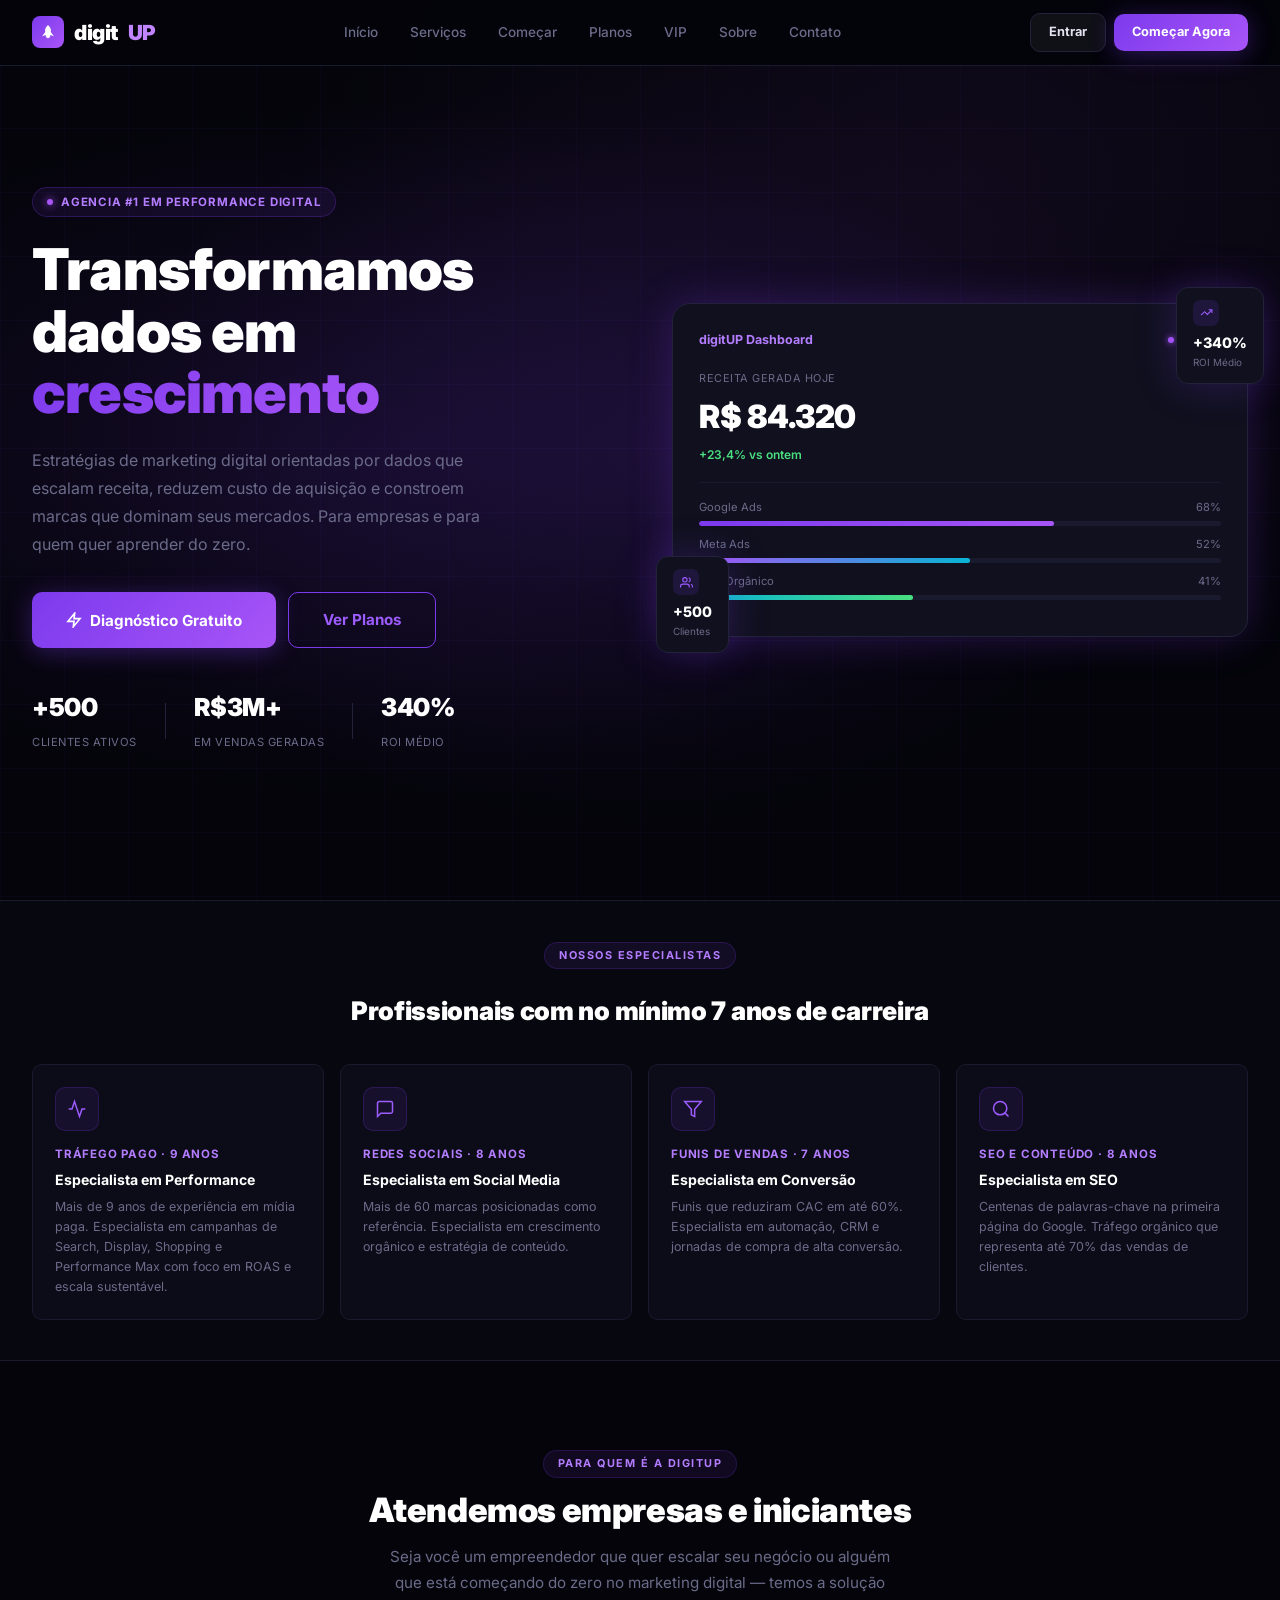
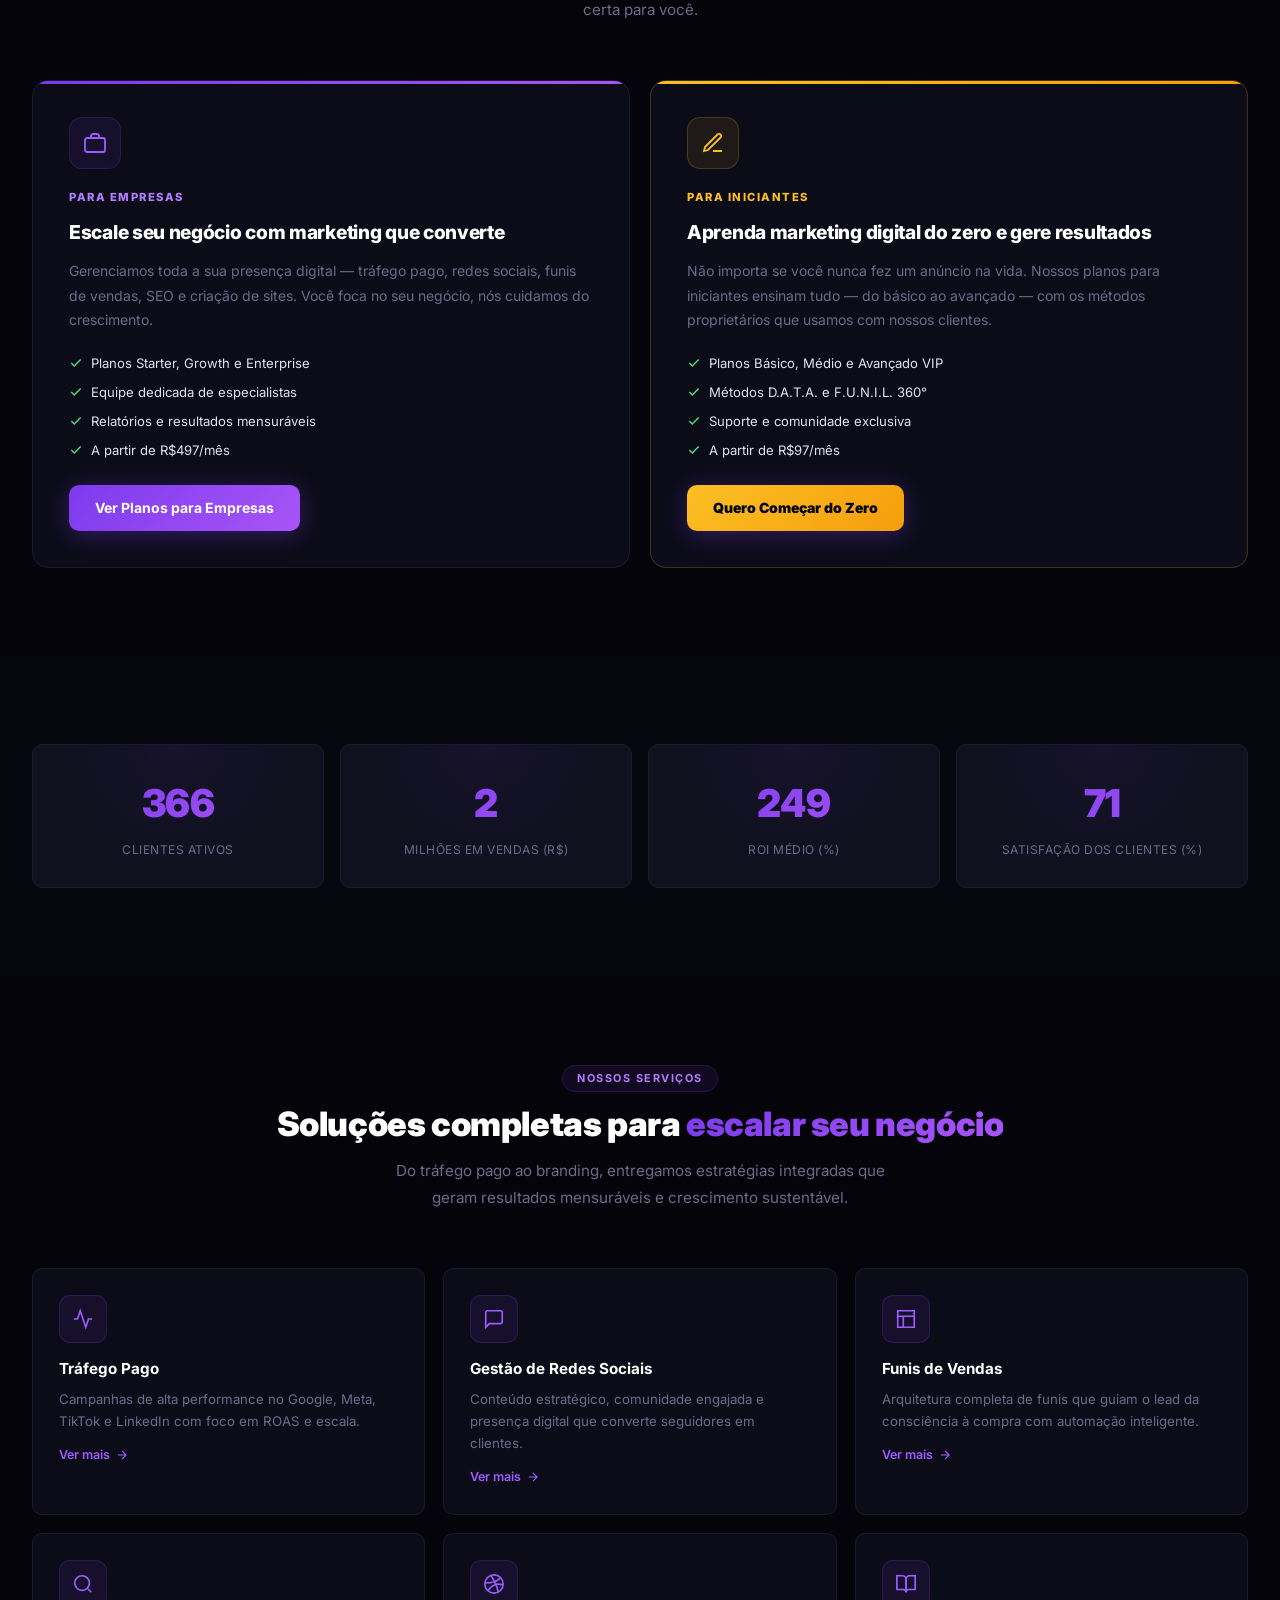
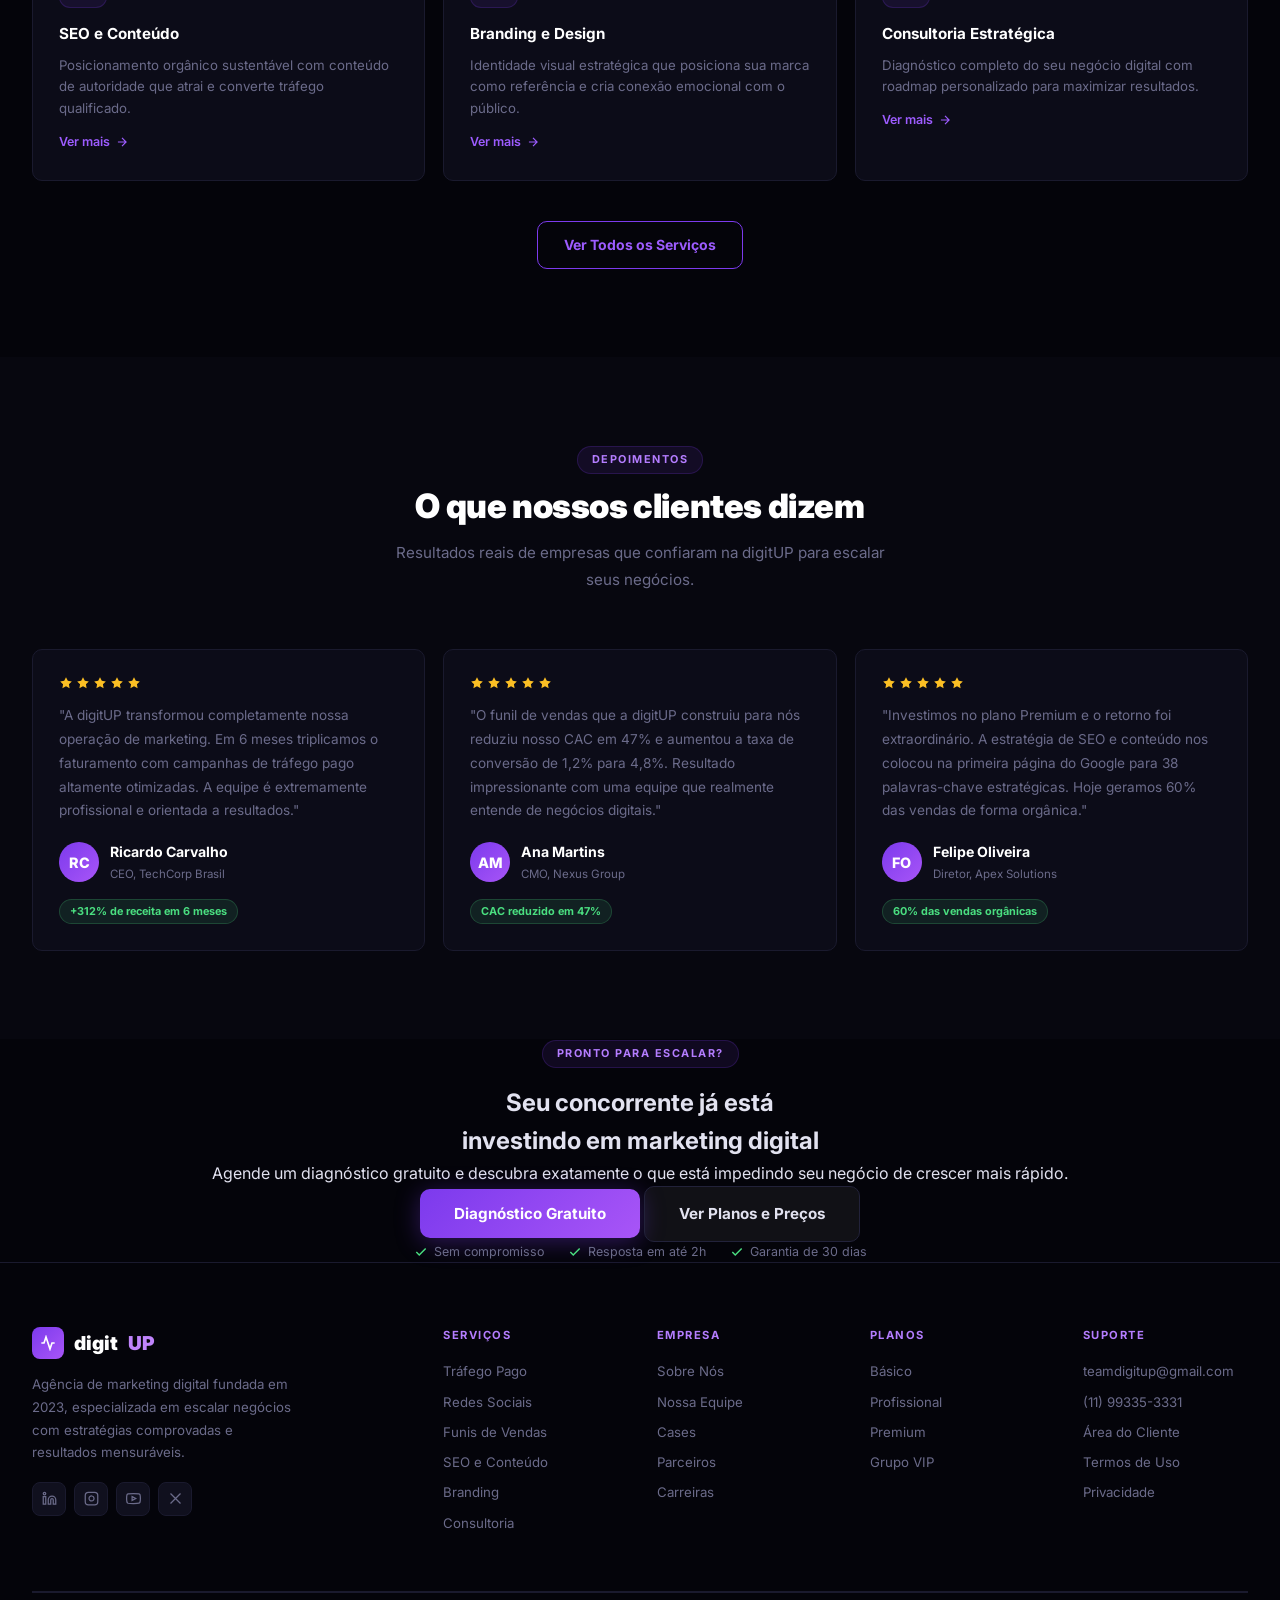
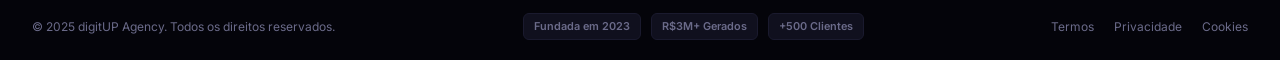
==== index.html @ d4d01500 "Add files via upload" ====
﻿<!DOCTYPE html>
<html lang="pt-BR">
<head>
<meta charset="UTF-8"/>
<meta name="viewport" content="width=device-width,initial-scale=1.0"/>
<title>digitUP — Agência de Marketing Digital | Transformamos Dados em Crescimento</title>
<meta name="description" content="Agência de marketing digital especializada em escalar negócios com tráfego pago, funis de vendas, SEO e gestão de redes sociais. +500 clientes, R$3M+ em vendas geradas."/>
<!-- Open Graph / WhatsApp / Redes Sociais -->
<meta property="og:type" content="website"/>
<meta property="og:title" content="digitUP — Agência de Marketing Digital"/>
<meta property="og:description" content="Transformamos dados em crescimento. Tráfego pago, funis de vendas, SEO e muito mais. Para empresas e iniciantes."/>
<meta property="og:image" content="og-image.jpg"/>
<meta property="og:image:width" content="1200"/>
<meta property="og:image:height" content="630"/>
<meta property="og:url" content="https://digitup.com.br"/>
<meta property="og:site_name" content="digitUP"/>
<!-- Twitter Card -->
<meta name="twitter:card" content="summary_large_image"/>
<meta name="twitter:title" content="digitUP — Agência de Marketing Digital"/>
<meta name="twitter:description" content="Transformamos dados em crescimento. Tráfego pago, funis de vendas, SEO e muito mais."/>
<meta name="twitter:image" content="og-image.jpg"/>
<link rel="preconnect" href="https://fonts.googleapis.com"/>
<link href="https://fonts.googleapis.com/css2?family=Inter:wght@400;500;600;700;800;900&display=swap" rel="stylesheet"/>
<link rel="stylesheet" href="style.css"/>
<style>
/* HERO */
.hero{min-height:100vh;display:flex;align-items:center;padding:100px 32px 60px;position:relative;overflow:hidden}
.hero-bg{position:absolute;inset:0;background:radial-gradient(ellipse at 30% 50%,rgba(124,58,237,.13) 0%,transparent 55%),radial-gradient(ellipse at 75% 20%,rgba(168,85,247,.07) 0%,transparent 50%);pointer-events:none}
.hero-grid{position:absolute;inset:0;background-image:linear-gradient(rgba(124,58,237,.04) 1px,transparent 1px),linear-gradient(90deg,rgba(124,58,237,.04) 1px,transparent 1px);background-size:64px 64px;pointer-events:none}
.hero-inner{max-width:1280px;margin:0 auto;width:100%;display:grid;grid-template-columns:1fr 1fr;gap:64px;align-items:center;position:relative;z-index:1}
.hero-eyebrow{display:inline-flex;align-items:center;gap:8px;background:rgba(124,58,237,.1);border:1px solid rgba(124,58,237,.25);border-radius:20px;padding:5px 14px;font-size:.72rem;color:var(--purple3);font-weight:700;text-transform:uppercase;letter-spacing:.8px;margin-bottom:22px}
.hero-dot{width:6px;height:6px;background:var(--neon);border-radius:50%;box-shadow:0 0 8px var(--neon);animation:dotPulse 2s infinite}
.hero h1{font-size:3.6rem;font-weight:900;line-height:1.07;color:#fff;margin-bottom:22px;letter-spacing:-.8px}
.hero h1 .hl{background:var(--grad);-webkit-background-clip:text;-webkit-text-fill-color:transparent;background-clip:text}
.hero-sub{font-size:1rem;color:var(--muted);line-height:1.75;margin-bottom:34px;max-width:480px}
.hero-btns{display:flex;gap:12px;flex-wrap:wrap;margin-bottom:40px}
.hero-stats{display:flex;gap:28px;flex-wrap:wrap}
.hstat strong{display:block;font-size:1.55rem;font-weight:900;color:#fff;letter-spacing:-.5px}
.hstat span{font-size:.7rem;color:var(--muted);text-transform:uppercase;letter-spacing:.5px}
.hstat-div{width:1px;height:36px;background:var(--border2);align-self:center}
/* HERO VISUAL */
.hero-visual{position:relative}
.hero-card{background:var(--card2);border:1px solid var(--border2);border-radius:18px;padding:26px;box-shadow:var(--glow);animation:float 5s ease-in-out infinite}
.hc-top{display:flex;align-items:center;justify-content:space-between;margin-bottom:20px}
.hc-brand{font-size:.78rem;font-weight:700;color:var(--purple3)}
.hc-live{display:flex;align-items:center;gap:5px;font-size:.68rem;color:var(--neon2);font-weight:600}
.hc-live-dot{width:6px;height:6px;background:var(--neon);border-radius:50%;box-shadow:0 0 6px var(--neon);animation:dotPulse 1.5s infinite}
.hc-metric-label{font-size:.68rem;color:var(--muted);text-transform:uppercase;letter-spacing:.5px;margin-bottom:4px}
.hc-metric-val{font-size:2rem;font-weight:900;color:#fff;letter-spacing:-.5px;margin-bottom:3px}
.hc-metric-delta{font-size:.75rem;color:var(--green);font-weight:600;margin-bottom:18px}
.hc-divider{height:1px;background:var(--border);margin-bottom:16px}
.hc-bar-row{margin-bottom:10px}
.hc-bar-info{display:flex;justify-content:space-between;font-size:.7rem;color:var(--muted);margin-bottom:4px}
.hc-bar-track{height:5px;background:var(--border);border-radius:3px;overflow:hidden}
.hc-bar-fill{height:100%;border-radius:3px}
.hero-badge{position:absolute;background:var(--card2);border:1px solid var(--border2);border-radius:12px;padding:12px 16px;box-shadow:var(--glow)}
.hb1{top:-16px;right:-16px;animation:float 4s ease-in-out infinite .5s}
.hb2{bottom:-16px;left:-16px;animation:float 4.5s ease-in-out infinite 1s}
.hb-icon{width:26px;height:26px;background:rgba(124,58,237,.15);border-radius:7px;display:flex;align-items:center;justify-content:center;margin-bottom:5px}
.hb-icon svg{width:13px;height:13px;stroke:var(--purple2);fill:none;stroke-width:2}
.hb-val{font-size:.9rem;font-weight:800;color:#fff}
.hb-sub{font-size:.62rem;color:var(--muted);margin-top:1px}
</style>
</head>
<body>
<div id="nav-slot"></div>

<!-- HERO -->
<section class="hero">
  <div class="hero-bg"></div>
  <div class="hero-grid"></div>
  <div class="hero-inner">
    <div class="hero-content">
      <div class="hero-eyebrow">
        <span class="hero-dot"></span>
        Agencia #1 em Performance Digital
      </div>
      <h1>Transformamos dados em <span class="hl">crescimento</span></h1>
      <p class="hero-sub">Estratégias de marketing digital orientadas por dados que escalam receita, reduzem custo de aquisição e constroem marcas que dominam seus mercados. Para empresas e para quem quer aprender do zero.</p>
      <div class="hero-btns">
        <button class="btn btn-primary btn-lg" onclick="openModal('register')">
          <svg width="16" height="16" viewBox="0 0 24 24" fill="none" stroke="currentColor" stroke-width="2.5"><path d="M13 2L3 14h9l-1 8 10-12h-9l1-8z"/></svg>
          Diagnóstico Gratuito
        </button>
        <a href="planos.html" class="btn btn-outline btn-lg">Ver Planos</a>
      </div>
      <div class="hero-stats">
        <div class="hstat"><strong>+500</strong><span>Clientes Ativos</span></div>
        <div class="hstat-div"></div>
        <div class="hstat"><strong>R$3M+</strong><span>Em Vendas Geradas</span></div>
        <div class="hstat-div"></div>
        <div class="hstat"><strong>340%</strong><span>ROI Médio</span></div>
      </div>
    </div>
    <div class="hero-visual">
      <div class="hero-card">
        <div class="hc-top">
          <span class="hc-brand">digitUP Dashboard</span>
          <span class="hc-live"><span class="hc-live-dot"></span>Ao Vivo</span>
        </div>
        <div class="hc-metric-label">Receita Gerada Hoje</div>
        <div class="hc-metric-val" id="heroMetric">R$ 84.320</div>
        <div class="hc-metric-delta">+23,4% vs ontem</div>
        <div class="hc-divider"></div>
        <div class="hc-bar-row">
          <div class="hc-bar-info"><span>Google Ads</span><span>68%</span></div>
          <div class="hc-bar-track"><div class="hc-bar-fill" style="width:68%;background:var(--grad)"></div></div>
        </div>
        <div class="hc-bar-row">
          <div class="hc-bar-info"><span>Meta Ads</span><span>52%</span></div>
          <div class="hc-bar-track"><div class="hc-bar-fill" style="width:52%;background:var(--grad2)"></div></div>
        </div>
        <div class="hc-bar-row">
          <div class="hc-bar-info"><span>SEO Orgânico</span><span>41%</span></div>
          <div class="hc-bar-track"><div class="hc-bar-fill" style="width:41%;background:linear-gradient(90deg,#06b6d4,#4ade80)"></div></div>
        </div>
      </div>
      <div class="hero-badge hb1">
        <div class="hb-icon"><svg viewBox="0 0 24 24"><polyline points="22 7 13.5 15.5 8.5 10.5 2 17"/><polyline points="16 7 22 7 22 13"/></svg></div>
        <div class="hb-val">+340%</div>
        <div class="hb-sub">ROI Médio</div>
      </div>
      <div class="hero-badge hb2">
        <div class="hb-icon"><svg viewBox="0 0 24 24"><path d="M17 21v-2a4 4 0 0 0-4-4H5a4 4 0 0 0-4 4v2"/><circle cx="9" cy="7" r="4"/><path d="M23 21v-2a4 4 0 0 0-3-3.87"/><path d="M16 3.13a4 4 0 0 1 0 7.75"/></svg></div>
        <div class="hb-val">+500</div>
        <div class="hb-sub">Clientes</div>
      </div>
    </div>
  </div>
</section>

<!-- SPECIALISTS STRIP -->
<div style="background:var(--bg2);border-top:1px solid var(--border);border-bottom:1px solid var(--border);padding:40px 32px">
  <div style="max-width:1280px;margin:0 auto">
    <div style="text-align:center;margin-bottom:32px">
      <div class="section-eyebrow">Nossos Especialistas</div>
      <h2 style="font-size:1.6rem;font-weight:900;color:#fff;margin-top:10px;letter-spacing:-.3px">Profissionais com no mínimo 7 anos de carreira</h2>
    </div>
    <div style="display:grid;grid-template-columns:repeat(4,1fr);gap:16px">
      <div style="background:var(--card);border:1px solid var(--border);border-radius:var(--radius);padding:22px;transition:all .3s" onmouseenter="this.style.borderColor='rgba(124,58,237,.4)'" onmouseleave="this.style.borderColor='var(--border)'">
        <div style="width:44px;height:44px;background:rgba(124,58,237,.1);border:1px solid rgba(124,58,237,.2);border-radius:10px;display:flex;align-items:center;justify-content:center;margin-bottom:14px">
          <svg width="20" height="20" viewBox="0 0 24 24" fill="none" stroke="var(--purple2)" stroke-width="1.8"><path d="M22 12h-4l-3 9L9 3l-3 9H2"/></svg>
        </div>
        <div style="font-size:.72rem;color:var(--purple3);font-weight:700;text-transform:uppercase;letter-spacing:.8px;margin-bottom:5px">Tráfego Pago · 9 anos</div>
        <div style="font-size:.88rem;font-weight:700;color:#fff;margin-bottom:6px">Especialista em Performance</div>
        <p style="font-size:.78rem;color:var(--muted);line-height:1.6">Mais de 9 anos de experiência em mídia paga. Especialista em campanhas de Search, Display, Shopping e Performance Max com foco em ROAS e escala sustentável.</p>
      </div>
      <div style="background:var(--card);border:1px solid var(--border);border-radius:var(--radius);padding:22px;transition:all .3s" onmouseenter="this.style.borderColor='rgba(124,58,237,.4)'" onmouseleave="this.style.borderColor='var(--border)'">
        <div style="width:44px;height:44px;background:rgba(124,58,237,.1);border:1px solid rgba(124,58,237,.2);border-radius:10px;display:flex;align-items:center;justify-content:center;margin-bottom:14px">
          <svg width="20" height="20" viewBox="0 0 24 24" fill="none" stroke="var(--purple2)" stroke-width="1.8"><path d="M21 15a2 2 0 0 1-2 2H7l-4 4V5a2 2 0 0 1 2-2h14a2 2 0 0 1 2 2z"/></svg>
        </div>
        <div style="font-size:.72rem;color:var(--purple3);font-weight:700;text-transform:uppercase;letter-spacing:.8px;margin-bottom:5px">Redes Sociais · 8 anos</div>
        <div style="font-size:.88rem;font-weight:700;color:#fff;margin-bottom:6px">Especialista em Social Media</div>
        <p style="font-size:.78rem;color:var(--muted);line-height:1.6">Mais de 60 marcas posicionadas como referência. Especialista em crescimento orgânico e estratégia de conteúdo.</p>
      </div>
      <div style="background:var(--card);border:1px solid var(--border);border-radius:var(--radius);padding:22px;transition:all .3s" onmouseenter="this.style.borderColor='rgba(124,58,237,.4)'" onmouseleave="this.style.borderColor='var(--border)'">
        <div style="width:44px;height:44px;background:rgba(124,58,237,.1);border:1px solid rgba(124,58,237,.2);border-radius:10px;display:flex;align-items:center;justify-content:center;margin-bottom:14px">
          <svg width="20" height="20" viewBox="0 0 24 24" fill="none" stroke="var(--purple2)" stroke-width="1.8"><polygon points="22 3 2 3 10 12.46 10 19 14 21 14 12.46 22 3"/></svg>
        </div>
        <div style="font-size:.72rem;color:var(--purple3);font-weight:700;text-transform:uppercase;letter-spacing:.8px;margin-bottom:5px">Funis de Vendas · 7 anos</div>
        <div style="font-size:.88rem;font-weight:700;color:#fff;margin-bottom:6px">Especialista em Conversão</div>
        <p style="font-size:.78rem;color:var(--muted);line-height:1.6">Funis que reduziram CAC em até 60%. Especialista em automação, CRM e jornadas de compra de alta conversão.</p>
      </div>
      <div style="background:var(--card);border:1px solid var(--border);border-radius:var(--radius);padding:22px;transition:all .3s" onmouseenter="this.style.borderColor='rgba(124,58,237,.4)'" onmouseleave="this.style.borderColor='var(--border)'">
        <div style="width:44px;height:44px;background:rgba(124,58,237,.1);border:1px solid rgba(124,58,237,.2);border-radius:10px;display:flex;align-items:center;justify-content:center;margin-bottom:14px">
          <svg width="20" height="20" viewBox="0 0 24 24" fill="none" stroke="var(--purple2)" stroke-width="1.8"><circle cx="11" cy="11" r="8"/><path d="m21 21-4.35-4.35"/></svg>
        </div>
        <div style="font-size:.72rem;color:var(--purple3);font-weight:700;text-transform:uppercase;letter-spacing:.8px;margin-bottom:5px">SEO e Conteúdo · 8 anos</div>
        <div style="font-size:.88rem;font-weight:700;color:#fff;margin-bottom:6px">Especialista em SEO</div>
        <p style="font-size:.78rem;color:var(--muted);line-height:1.6">Centenas de palavras-chave na primeira página do Google. Tráfego orgânico que representa até 70% das vendas de clientes.</p>
      </div>
    </div>
  </div>
</div>

<!-- PARA QUEM É A DIGITUP -->
<section class="section" style="background:var(--bg)">
  <div class="container">
    <div class="section-header">
      <div class="section-eyebrow">Para quem é a digitUP</div>
      <h2 class="section-title">Atendemos empresas e iniciantes</h2>
      <p class="section-sub">Seja você um empreendedor que quer escalar seu negócio ou alguém que está começando do zero no marketing digital — temos a solução certa para você.</p>
    </div>
    <div style="display:grid;grid-template-columns:1fr 1fr;gap:20px">

      <div class="card reveal" style="padding:36px;background:var(--card);border:1px solid var(--border);border-radius:16px;position:relative;overflow:hidden">
        <div style="position:absolute;top:0;left:0;right:0;height:3px;background:var(--grad)"></div>
        <div style="width:52px;height:52px;background:rgba(124,58,237,.1);border:1px solid rgba(124,58,237,.2);border-radius:13px;display:flex;align-items:center;justify-content:center;margin-bottom:20px">
          <svg width="24" height="24" viewBox="0 0 24 24" fill="none" stroke="var(--purple2)" stroke-width="1.8"><rect x="2" y="7" width="20" height="14" rx="2"/><path d="M16 7V5a2 2 0 0 0-2-2h-4a2 2 0 0 0-2 2v2"/></svg>
        </div>
        <div style="font-size:.7rem;font-weight:800;color:var(--purple3);text-transform:uppercase;letter-spacing:1.5px;margin-bottom:10px">Para Empresas</div>
        <h3 style="font-size:1.2rem;font-weight:800;color:#fff;margin-bottom:12px;letter-spacing:-.3px">Escale seu negócio com marketing que converte</h3>
        <p style="font-size:.875rem;color:var(--muted);line-height:1.75;margin-bottom:20px">Gerenciamos toda a sua presença digital — tráfego pago, redes sociais, funis de vendas, SEO e criação de sites. Você foca no seu negócio, nós cuidamos do crescimento.</p>
        <div style="display:flex;flex-direction:column;gap:8px;margin-bottom:24px">
          <div style="display:flex;align-items:center;gap:8px;font-size:.82rem;color:var(--text)"><svg width="14" height="14" viewBox="0 0 24 24" fill="none" stroke="var(--green)" stroke-width="2.5"><polyline points="20 6 9 17 4 12"/></svg>Planos Starter, Growth e Enterprise</div>
          <div style="display:flex;align-items:center;gap:8px;font-size:.82rem;color:var(--text)"><svg width="14" height="14" viewBox="0 0 24 24" fill="none" stroke="var(--green)" stroke-width="2.5"><polyline points="20 6 9 17 4 12"/></svg>Equipe dedicada de especialistas</div>
          <div style="display:flex;align-items:center;gap:8px;font-size:.82rem;color:var(--text)"><svg width="14" height="14" viewBox="0 0 24 24" fill="none" stroke="var(--green)" stroke-width="2.5"><polyline points="20 6 9 17 4 12"/></svg>Relatórios e resultados mensuráveis</div>
          <div style="display:flex;align-items:center;gap:8px;font-size:.82rem;color:var(--text)"><svg width="14" height="14" viewBox="0 0 24 24" fill="none" stroke="var(--green)" stroke-width="2.5"><polyline points="20 6 9 17 4 12"/></svg>A partir de R$497/mês</div>
        </div>
        <a href="planos.html" class="btn btn-primary">Ver Planos para Empresas</a>
      </div>

      <div class="card reveal" style="padding:36px;background:var(--card);border:1px solid rgba(251,191,36,.2);border-radius:16px;position:relative;overflow:hidden">
        <div style="position:absolute;top:0;left:0;right:0;height:3px;background:linear-gradient(90deg,#fbbf24,#f59e0b)"></div>
        <div style="width:52px;height:52px;background:rgba(251,191,36,.08);border:1px solid rgba(251,191,36,.2);border-radius:13px;display:flex;align-items:center;justify-content:center;margin-bottom:20px">
          <svg width="24" height="24" viewBox="0 0 24 24" fill="none" stroke="#fbbf24" stroke-width="1.8"><path d="M12 20h9"/><path d="M16.5 3.5a2.121 2.121 0 0 1 3 3L7 19l-4 1 1-4L16.5 3.5z"/></svg>
        </div>
        <div style="font-size:.7rem;font-weight:800;color:#fbbf24;text-transform:uppercase;letter-spacing:1.5px;margin-bottom:10px">Para Iniciantes</div>
        <h3 style="font-size:1.2rem;font-weight:800;color:#fff;margin-bottom:12px;letter-spacing:-.3px">Aprenda marketing digital do zero e gere resultados</h3>
        <p style="font-size:.875rem;color:var(--muted);line-height:1.75;margin-bottom:20px">Não importa se você nunca fez um anúncio na vida. Nossos planos para iniciantes ensinam tudo — do básico ao avançado — com os métodos proprietários que usamos com nossos clientes.</p>
        <div style="display:flex;flex-direction:column;gap:8px;margin-bottom:24px">
          <div style="display:flex;align-items:center;gap:8px;font-size:.82rem;color:var(--text)"><svg width="14" height="14" viewBox="0 0 24 24" fill="none" stroke="var(--green)" stroke-width="2.5"><polyline points="20 6 9 17 4 12"/></svg>Planos Básico, Médio e Avançado VIP</div>
          <div style="display:flex;align-items:center;gap:8px;font-size:.82rem;color:var(--text)"><svg width="14" height="14" viewBox="0 0 24 24" fill="none" stroke="var(--green)" stroke-width="2.5"><polyline points="20 6 9 17 4 12"/></svg>Métodos D.A.T.A. e F.U.N.I.L. 360°</div>
          <div style="display:flex;align-items:center;gap:8px;font-size:.82rem;color:var(--text)"><svg width="14" height="14" viewBox="0 0 24 24" fill="none" stroke="var(--green)" stroke-width="2.5"><polyline points="20 6 9 17 4 12"/></svg>Suporte e comunidade exclusiva</div>
          <div style="display:flex;align-items:center;gap:8px;font-size:.82rem;color:var(--text)"><svg width="14" height="14" viewBox="0 0 24 24" fill="none" stroke="var(--green)" stroke-width="2.5"><polyline points="20 6 9 17 4 12"/></svg>A partir de R$97/mês</div>
        </div>
        <a href="comecar.html" class="btn btn-primary" style="background:linear-gradient(135deg,#fbbf24,#f59e0b);color:#04040a;font-weight:900">Quero Começar do Zero</a>
      </div>

    </div>
  </div>
</section>

<!-- STATS -->
<section class="section" style="background:var(--bg2)">
  <div class="container">
    <div class="stats-grid" style="display:grid;grid-template-columns:repeat(4,1fr);gap:16px">
      <div class="stat-card reveal">
        <div class="stat-num" data-target="500">0</div>
        <div class="stat-label">Clientes Ativos</div>
      </div>
      <div class="stat-card reveal">
        <div class="stat-num" data-target="3">0</div>
        <div class="stat-label">Milhões em Vendas (R$)</div>
      </div>
      <div class="stat-card reveal">
        <div class="stat-num" data-target="340">0</div>
        <div class="stat-label">ROI Médio (%)</div>
      </div>
      <div class="stat-card reveal">
        <div class="stat-num" data-target="97">0</div>
        <div class="stat-label">Satisfação dos Clientes (%)</div>
      </div>
    </div>
  </div>
</section>

<!-- SERVICES PREVIEW -->
<section class="section">
  <div class="container">
    <div class="section-header">
      <div class="section-eyebrow">Nossos Serviços</div>
      <h2 class="section-title">Soluções completas para <span style="background:var(--grad);-webkit-background-clip:text;-webkit-text-fill-color:transparent;background-clip:text">escalar seu negócio</span></h2>
      <p class="section-sub">Do tráfego pago ao branding, entregamos estratégias integradas que geram resultados mensuráveis e crescimento sustentável.</p>
    </div>
    <div style="display:grid;grid-template-columns:repeat(3,1fr);gap:18px">
      <div class="sc reveal" style="background:var(--card);border:1px solid var(--border);border-radius:var(--radius);padding:26px;transition:all .3s;position:relative;overflow:hidden">
        <div style="position:absolute;top:0;left:0;right:0;height:2px;background:var(--grad);transform:scaleX(0);transition:transform .3s;transform-origin:left" class="sc-bar"></div>
        <div class="icon-box">
          <svg viewBox="0 0 24 24"><path d="M22 12h-4l-3 9L9 3l-3 9H2"/></svg>
        </div>
        <div style="font-size:.95rem;font-weight:700;color:#fff;margin:14px 0 8px">Tráfego Pago</div>
        <div style="font-size:.83rem;color:var(--muted);line-height:1.65">Campanhas de alta performance no Google, Meta, TikTok e LinkedIn com foco em ROAS e escala.</div>
        <a href="servicos.html" style="display:inline-flex;align-items:center;gap:5px;font-size:.78rem;color:var(--purple2);font-weight:600;margin-top:12px;transition:gap .2s">Ver mais <svg width="14" height="14" viewBox="0 0 24 24" fill="none" stroke="currentColor" stroke-width="2"><path d="M5 12h14M12 5l7 7-7 7"/></svg></a>
      </div>
      <div class="sc reveal" style="background:var(--card);border:1px solid var(--border);border-radius:var(--radius);padding:26px;transition:all .3s;position:relative;overflow:hidden">
        <div class="icon-box">
          <svg viewBox="0 0 24 24"><path d="M21 15a2 2 0 0 1-2 2H7l-4 4V5a2 2 0 0 1 2-2h14a2 2 0 0 1 2 2z"/></svg>
        </div>
        <div style="font-size:.95rem;font-weight:700;color:#fff;margin:14px 0 8px">Gestão de Redes Sociais</div>
        <div style="font-size:.83rem;color:var(--muted);line-height:1.65">Conteúdo estratégico, comunidade engajada e presença digital que converte seguidores em clientes.</div>
        <a href="servicos.html" style="display:inline-flex;align-items:center;gap:5px;font-size:.78rem;color:var(--purple2);font-weight:600;margin-top:12px">Ver mais <svg width="14" height="14" viewBox="0 0 24 24" fill="none" stroke="currentColor" stroke-width="2"><path d="M5 12h14M12 5l7 7-7 7"/></svg></a>
      </div>
      <div class="sc reveal" style="background:var(--card);border:1px solid var(--border);border-radius:var(--radius);padding:26px;transition:all .3s;position:relative;overflow:hidden">
        <div class="icon-box">
          <svg viewBox="0 0 24 24"><path d="M3 3h18v18H3z" rx="2"/><path d="M3 9h18M9 21V9"/></svg>
        </div>
        <div style="font-size:.95rem;font-weight:700;color:#fff;margin:14px 0 8px">Funis de Vendas</div>
        <div style="font-size:.83rem;color:var(--muted);line-height:1.65">Arquitetura completa de funis que guiam o lead da consciência à compra com automação inteligente.</div>
        <a href="servicos.html" style="display:inline-flex;align-items:center;gap:5px;font-size:.78rem;color:var(--purple2);font-weight:600;margin-top:12px">Ver mais <svg width="14" height="14" viewBox="0 0 24 24" fill="none" stroke="currentColor" stroke-width="2"><path d="M5 12h14M12 5l7 7-7 7"/></svg></a>
      </div>
      <div class="sc reveal" style="background:var(--card);border:1px solid var(--border);border-radius:var(--radius);padding:26px;transition:all .3s;position:relative;overflow:hidden">
        <div class="icon-box">
          <svg viewBox="0 0 24 24"><circle cx="11" cy="11" r="8"/><path d="m21 21-4.35-4.35"/></svg>
        </div>
        <div style="font-size:.95rem;font-weight:700;color:#fff;margin:14px 0 8px">SEO e Conteúdo</div>
        <div style="font-size:.83rem;color:var(--muted);line-height:1.65">Posicionamento orgânico sustentável com conteúdo de autoridade que atrai e converte tráfego qualificado.</div>
        <a href="servicos.html" style="display:inline-flex;align-items:center;gap:5px;font-size:.78rem;color:var(--purple2);font-weight:600;margin-top:12px">Ver mais <svg width="14" height="14" viewBox="0 0 24 24" fill="none" stroke="currentColor" stroke-width="2"><path d="M5 12h14M12 5l7 7-7 7"/></svg></a>
      </div>
      <div class="sc reveal" style="background:var(--card);border:1px solid var(--border);border-radius:var(--radius);padding:26px;transition:all .3s;position:relative;overflow:hidden">
        <div class="icon-box">
          <svg viewBox="0 0 24 24"><circle cx="12" cy="12" r="10"/><path d="M8.56 2.75c4.37 6.03 6.02 9.42 8.03 17.72m2.54-15.38c-3.72 4.35-8.94 5.66-16.88 5.85m19.5 1.9c-3.5-.93-6.63-.82-8.94 0-2.58.92-5.01 2.86-7.44 6.32"/></svg>
        </div>
        <div style="font-size:.95rem;font-weight:700;color:#fff;margin:14px 0 8px">Branding e Design</div>
        <div style="font-size:.83rem;color:var(--muted);line-height:1.65">Identidade visual estratégica que posiciona sua marca como referência e cria conexão emocional com o público.</div>
        <a href="servicos.html" style="display:inline-flex;align-items:center;gap:5px;font-size:.78rem;color:var(--purple2);font-weight:600;margin-top:12px">Ver mais <svg width="14" height="14" viewBox="0 0 24 24" fill="none" stroke="currentColor" stroke-width="2"><path d="M5 12h14M12 5l7 7-7 7"/></svg></a>
      </div>
      <div class="sc reveal" style="background:var(--card);border:1px solid var(--border);border-radius:var(--radius);padding:26px;transition:all .3s;position:relative;overflow:hidden">
        <div class="icon-box">
          <svg viewBox="0 0 24 24"><path d="M2 3h6a4 4 0 0 1 4 4v14a3 3 0 0 0-3-3H2z"/><path d="M22 3h-6a4 4 0 0 0-4 4v14a3 3 0 0 1 3-3h7z"/></svg>
        </div>
        <div style="font-size:.95rem;font-weight:700;color:#fff;margin:14px 0 8px">Consultoria Estratégica</div>
        <div style="font-size:.83rem;color:var(--muted);line-height:1.65">Diagnóstico completo do seu negócio digital com roadmap personalizado para maximizar resultados.</div>
        <a href="servicos.html" style="display:inline-flex;align-items:center;gap:5px;font-size:.78rem;color:var(--purple2);font-weight:600;margin-top:12px">Ver mais <svg width="14" height="14" viewBox="0 0 24 24" fill="none" stroke="currentColor" stroke-width="2"><path d="M5 12h14M12 5l7 7-7 7"/></svg></a>
      </div>
    </div>
    <div style="text-align:center;margin-top:40px">
      <a href="servicos.html" class="btn btn-outline">Ver Todos os Serviços</a>
    </div>
  </div>
</section>

<!-- TESTIMONIALS -->
<section class="section" style="background:var(--bg2)">
  <div class="container">
    <div class="section-header">
      <div class="section-eyebrow">Depoimentos</div>
      <h2 class="section-title">O que nossos clientes dizem</h2>
      <p class="section-sub">Resultados reais de empresas que confiaram na digitUP para escalar seus negócios.</p>
    </div>
    <div style="display:grid;grid-template-columns:repeat(3,1fr);gap:18px">
      <div class="testi-card reveal">
        <div class="testi-stars">
          <svg viewBox="0 0 24 24"><polygon points="12 2 15.09 8.26 22 9.27 17 14.14 18.18 21.02 12 17.77 5.82 21.02 7 14.14 2 9.27 8.91 8.26 12 2"/></svg>
          <svg viewBox="0 0 24 24"><polygon points="12 2 15.09 8.26 22 9.27 17 14.14 18.18 21.02 12 17.77 5.82 21.02 7 14.14 2 9.27 8.91 8.26 12 2"/></svg>
          <svg viewBox="0 0 24 24"><polygon points="12 2 15.09 8.26 22 9.27 17 14.14 18.18 21.02 12 17.77 5.82 21.02 7 14.14 2 9.27 8.91 8.26 12 2"/></svg>
          <svg viewBox="0 0 24 24"><polygon points="12 2 15.09 8.26 22 9.27 17 14.14 18.18 21.02 12 17.77 5.82 21.02 7 14.14 2 9.27 8.91 8.26 12 2"/></svg>
          <svg viewBox="0 0 24 24"><polygon points="12 2 15.09 8.26 22 9.27 17 14.14 18.18 21.02 12 17.77 5.82 21.02 7 14.14 2 9.27 8.91 8.26 12 2"/></svg>
        </div>
        <p class="testi-text">"A digitUP transformou completamente nossa operação de marketing. Em 6 meses triplicamos o faturamento com campanhas de tráfego pago altamente otimizadas. A equipe é extremamente profissional e orientada a resultados."</p>
        <div class="testi-author">
          <div class="testi-avatar">RC</div>
          <div>
            <div class="testi-name">Ricardo Carvalho</div>
            <div class="testi-role">CEO, TechCorp Brasil</div>
          </div>
        </div>
        <div style="margin-top:14px"><span class="badge badge-green">+312% de receita em 6 meses</span></div>
      </div>
      <div class="testi-card reveal">
        <div class="testi-stars">
          <svg viewBox="0 0 24 24"><polygon points="12 2 15.09 8.26 22 9.27 17 14.14 18.18 21.02 12 17.77 5.82 21.02 7 14.14 2 9.27 8.91 8.26 12 2"/></svg>
          <svg viewBox="0 0 24 24"><polygon points="12 2 15.09 8.26 22 9.27 17 14.14 18.18 21.02 12 17.77 5.82 21.02 7 14.14 2 9.27 8.91 8.26 12 2"/></svg>
          <svg viewBox="0 0 24 24"><polygon points="12 2 15.09 8.26 22 9.27 17 14.14 18.18 21.02 12 17.77 5.82 21.02 7 14.14 2 9.27 8.91 8.26 12 2"/></svg>
          <svg viewBox="0 0 24 24"><polygon points="12 2 15.09 8.26 22 9.27 17 14.14 18.18 21.02 12 17.77 5.82 21.02 7 14.14 2 9.27 8.91 8.26 12 2"/></svg>
          <svg viewBox="0 0 24 24"><polygon points="12 2 15.09 8.26 22 9.27 17 14.14 18.18 21.02 12 17.77 5.82 21.02 7 14.14 2 9.27 8.91 8.26 12 2"/></svg>
        </div>
        <p class="testi-text">"O funil de vendas que a digitUP construiu para nós reduziu nosso CAC em 47% e aumentou a taxa de conversão de 1,2% para 4,8%. Resultado impressionante com uma equipe que realmente entende de negócios digitais."</p>
        <div class="testi-author">
          <div class="testi-avatar">AM</div>
          <div>
            <div class="testi-name">Ana Martins</div>
            <div class="testi-role">CMO, Nexus Group</div>
          </div>
        </div>
        <div style="margin-top:14px"><span class="badge badge-green">CAC reduzido em 47%</span></div>
      </div>
      <div class="testi-card reveal">
        <div class="testi-stars">
          <svg viewBox="0 0 24 24"><polygon points="12 2 15.09 8.26 22 9.27 17 14.14 18.18 21.02 12 17.77 5.82 21.02 7 14.14 2 9.27 8.91 8.26 12 2"/></svg>
          <svg viewBox="0 0 24 24"><polygon points="12 2 15.09 8.26 22 9.27 17 14.14 18.18 21.02 12 17.77 5.82 21.02 7 14.14 2 9.27 8.91 8.26 12 2"/></svg>
          <svg viewBox="0 0 24 24"><polygon points="12 2 15.09 8.26 22 9.27 17 14.14 18.18 21.02 12 17.77 5.82 21.02 7 14.14 2 9.27 8.91 8.26 12 2"/></svg>
          <svg viewBox="0 0 24 24"><polygon points="12 2 15.09 8.26 22 9.27 17 14.14 18.18 21.02 12 17.77 5.82 21.02 7 14.14 2 9.27 8.91 8.26 12 2"/></svg>
          <svg viewBox="0 0 24 24"><polygon points="12 2 15.09 8.26 22 9.27 17 14.14 18.18 21.02 12 17.77 5.82 21.02 7 14.14 2 9.27 8.91 8.26 12 2"/></svg>
        </div>
        <p class="testi-text">"Investimos no plano Premium e o retorno foi extraordinário. A estratégia de SEO e conteúdo nos colocou na primeira página do Google para 38 palavras-chave estratégicas. Hoje geramos 60% das vendas de forma orgânica."</p>
        <div class="testi-author">
          <div class="testi-avatar">FO</div>
          <div>
            <div class="testi-name">Felipe Oliveira</div>
            <div class="testi-role">Diretor, Apex Solutions</div>
          </div>
        </div>
        <div style="margin-top:14px"><span class="badge badge-green">60% das vendas orgânicas</span></div>
      </div>
    </div>
  </div>
</section>

<!-- CTA -->
<section class="cta-section">
  <div style="position:absolute;inset:0;background:radial-gradient(ellipse at 50% 50%,rgba(124,58,237,.1) 0%,transparent 60%);pointer-events:none"></div>
  <div class="container" style="position:relative;z-index:1;text-align:center">
    <div class="section-eyebrow" style="margin-bottom:16px">Pronto para escalar?</div>
    <h2 class="cta-title">Seu concorrente já está<br>investindo em marketing digital</h2>
    <p class="cta-sub">Agende um diagnóstico gratuito e descubra exatamente o que está impedindo seu negócio de crescer mais rápido.</p>
    <div class="cta-btns">
      <button class="btn btn-primary btn-lg" onclick="openModal('register')">Diagnóstico Gratuito</button>
      <a href="planos.html" class="btn btn-ghost btn-lg">Ver Planos e Preços</a>
    </div>
    <div style="display:flex;gap:24px;justify-content:center;flex-wrap:wrap">
      <span style="display:flex;align-items:center;gap:6px;font-size:.78rem;color:var(--muted)"><svg width="14" height="14" viewBox="0 0 24 24" fill="none" stroke="var(--green)" stroke-width="2.5"><polyline points="20 6 9 17 4 12"/></svg>Sem compromisso</span>
      <span style="display:flex;align-items:center;gap:6px;font-size:.78rem;color:var(--muted)"><svg width="14" height="14" viewBox="0 0 24 24" fill="none" stroke="var(--green)" stroke-width="2.5"><polyline points="20 6 9 17 4 12"/></svg>Resposta em até 2h</span>
      <span style="display:flex;align-items:center;gap:6px;font-size:.78rem;color:var(--muted)"><svg width="14" height="14" viewBox="0 0 24 24" fill="none" stroke="var(--green)" stroke-width="2.5"><polyline points="20 6 9 17 4 12"/></svg>Garantia de 30 dias</span>
    </div>
  </div>
</section>

<div id="footer-slot"></div>
<div id="modal-slot"></div>
<script src="components.js"></script>
<script src="main.js"></script>
</body>
</html>
---- style.css ----
/* ═══════════════════════════════════════════════════════════════
   digitUP — Global Stylesheet
   Colors: #7c3aed (purple), #a855f7 (neon), #04040a (black)
═══════════════════════════════════════════════════════════════ */
*,*::before,*::after{box-sizing:border-box;margin:0;padding:0}
:root{
  --bg:#04040a;--bg2:#07070f;--card:#0c0c18;--card2:#10101e;
  --border:#1a1a2e;--border2:#22223a;
  --purple:#7c3aed;--purple2:#9d5cff;--purple3:#b47dff;
  --neon:#a855f7;--neon2:#c084fc;--accent:#06b6d4;
  --green:#4ade80;--red:#f87171;
  --text:#e2e2f0;--muted:#6b6b8a;--white:#fff;
  --grad:linear-gradient(135deg,#7c3aed,#a855f7);
  --grad2:linear-gradient(135deg,#a855f7,#06b6d4);
  --glow:0 0 40px rgba(124,58,237,.25);
  --radius:10px;
}
html{scroll-behavior:smooth}
body{background:var(--bg);color:var(--text);font-family:'Inter',system-ui,sans-serif;overflow-x:hidden;line-height:1.6;min-height:100vh}
a{text-decoration:none;color:inherit}
::-webkit-scrollbar{width:5px}
::-webkit-scrollbar-track{background:var(--bg)}
::-webkit-scrollbar-thumb{background:var(--purple);border-radius:3px}

/* ── BUTTONS ── */
.btn{display:inline-flex;align-items:center;justify-content:center;gap:8px;padding:12px 26px;border-radius:var(--radius);font-weight:700;font-size:.875rem;cursor:pointer;transition:all .2s;border:none;font-family:inherit;white-space:nowrap}
.btn-primary{background:var(--grad);color:#fff;box-shadow:0 4px 24px rgba(124,58,237,.35)}
.btn-primary:hover{transform:translateY(-2px);box-shadow:0 8px 32px rgba(124,58,237,.5)}
.btn-outline{background:transparent;color:var(--purple2);border:1.5px solid var(--purple)}
.btn-outline:hover{background:rgba(124,58,237,.1);box-shadow:0 0 20px rgba(168,85,247,.2)}
.btn-ghost{background:rgba(255,255,255,.05);color:var(--text);border:1px solid var(--border2)}
.btn-ghost:hover{background:rgba(255,255,255,.09);border-color:var(--border2)}
.btn-lg{padding:15px 34px;font-size:.95rem}
.btn-sm{padding:8px 18px;font-size:.8rem}
.btn-white{background:#fff;color:#04040a;font-weight:800}
.btn-white:hover{background:#e8e8f8;transform:translateY(-2px)}

/* ── NAV ── */
.nav{position:fixed;top:0;left:0;right:0;z-index:200;height:66px;background:rgba(4,4,10,.92);backdrop-filter:blur(20px);-webkit-backdrop-filter:blur(20px);border-bottom:1px solid var(--border);display:flex;align-items:center;transition:background .3s}
.nav.scrolled{background:rgba(4,4,10,.99)}
.nav-inner{max-width:1280px;margin:0 auto;padding:0 32px;width:100%;display:flex;align-items:center;justify-content:space-between;gap:24px}
.nav-logo{display:flex;align-items:center;gap:10px;font-size:1.3rem;font-weight:900;color:#fff;letter-spacing:-.5px;flex-shrink:0}
.nav-logo-mark{width:32px;height:32px;background:var(--grad);border-radius:8px;display:flex;align-items:center;justify-content:center}
.nav-logo-mark svg{width:16px;height:16px;stroke:#fff;fill:none;stroke-width:2.5}
.logo-up{color:var(--neon2)}
.nav-links{display:flex;gap:4px;align-items:center}
.nav-link{padding:7px 14px;font-size:.85rem;color:var(--muted);font-weight:500;border-radius:7px;transition:all .2s;white-space:nowrap}
.nav-link:hover{color:var(--text);background:rgba(255,255,255,.05)}
.nav-link.active{color:var(--purple2);background:rgba(124,58,237,.1)}
.nav-ctas{display:flex;gap:8px;align-items:center;flex-shrink:0}
.hamburger{display:none;background:none;border:none;color:var(--text);cursor:pointer;padding:4px;flex-shrink:0}
.mobile-menu{
  display:none;position:fixed;top:66px;left:0;right:0;background:var(--bg2);border-bottom:1px solid var(--border);
  padding:8px 16px 16px;flex-direction:column;gap:0;z-index:199;
  box-shadow:0 8px 32px rgba(0,0,0,.4);
}
.mobile-menu.open{display:flex}
.mobile-menu .nav-link{padding:13px 12px;border-bottom:1px solid var(--border);border-radius:0;font-size:.9rem;color:var(--muted)}
.mobile-menu .nav-link:last-of-type{border-bottom:none}
.mobile-menu .nav-link:hover{color:var(--purple2);background:rgba(124,58,237,.06)}
.mobile-menu .btn{margin-top:10px;justify-content:center;width:100%}

/* ── PAGE HEADER ── */
.page-header{padding:120px 32px 64px;text-align:center;position:relative;overflow:hidden;background:var(--bg2)}
.page-header::before{content:'';position:absolute;inset:0;background:radial-gradient(ellipse at 50% 0%,rgba(124,58,237,.12) 0%,transparent 60%);pointer-events:none}
.page-header-grid{position:absolute;inset:0;background-image:linear-gradient(rgba(124,58,237,.04) 1px,transparent 1px),linear-gradient(90deg,rgba(124,58,237,.04) 1px,transparent 1px);background-size:60px 60px;pointer-events:none}
.page-eyebrow{display:inline-block;background:rgba(124,58,237,.1);border:1px solid rgba(124,58,237,.2);color:var(--purple3);font-size:.68rem;font-weight:700;text-transform:uppercase;letter-spacing:1.5px;padding:4px 14px;border-radius:20px;margin-bottom:14px;position:relative;z-index:1}
.page-title{font-size:2.8rem;font-weight:900;color:#fff;letter-spacing:-.6px;line-height:1.1;margin-bottom:14px;position:relative;z-index:1}
.page-title span{background:var(--grad);-webkit-background-clip:text;-webkit-text-fill-color:transparent;background-clip:text}
.page-sub{font-size:1rem;color:var(--muted);max-width:540px;margin:0 auto;line-height:1.75;position:relative;z-index:1}

/* ── SECTIONS ── */
.section{padding:88px 32px}
.container{max-width:1280px;margin:0 auto}
.section-eyebrow{display:inline-block;background:rgba(124,58,237,.1);border:1px solid rgba(124,58,237,.2);color:var(--purple3);font-size:.68rem;font-weight:700;text-transform:uppercase;letter-spacing:1.5px;padding:4px 14px;border-radius:20px;margin-bottom:12px}
.section-title{font-size:2.1rem;font-weight:900;color:#fff;margin-bottom:14px;letter-spacing:-.4px;line-height:1.2}
.section-sub{font-size:.95rem;color:var(--muted);line-height:1.75}
.section-header{text-align:center;margin-bottom:56px}
.section-header .section-sub{max-width:520px;margin:0 auto}

/* ── CARDS ── */
.card{background:var(--card);border:1px solid var(--border);border-radius:var(--radius);transition:all .3s}
.card:hover{border-color:var(--border2);transform:translateY(-3px);box-shadow:var(--glow)}
.card-purple{border-color:var(--purple);box-shadow:var(--glow)}

/* ── DIVIDER ── */
.divider{height:1px;background:var(--border);margin:0}

/* ── BADGE ── */
.badge{display:inline-flex;align-items:center;gap:5px;padding:3px 10px;border-radius:20px;font-size:.68rem;font-weight:700}
.badge-green{background:rgba(74,222,128,.1);border:1px solid rgba(74,222,128,.2);color:var(--green)}
.badge-purple{background:rgba(124,58,237,.1);border:1px solid rgba(124,58,237,.2);color:var(--purple2)}
.badge-gold{background:rgba(251,191,36,.08);border:1px solid rgba(251,191,36,.2);color:#fbbf24}

/* ── ICON BOX ── */
.icon-box{width:48px;height:48px;background:rgba(124,58,237,.1);border:1px solid rgba(124,58,237,.2);border-radius:11px;display:flex;align-items:center;justify-content:center;flex-shrink:0}
.icon-box svg{width:22px;height:22px;stroke:var(--purple2);fill:none;stroke-width:1.8}
.icon-box-sm{width:36px;height:36px;border-radius:9px}
.icon-box-sm svg{width:16px;height:16px}
.icon-box-gold{background:rgba(251,191,36,.08);border-color:rgba(251,191,36,.2)}
.icon-box-gold svg{stroke:#fbbf24}

/* ── CHECK LIST ── */
.check-list{display:flex;flex-direction:column;gap:8px}
.check-item{display:flex;align-items:flex-start;gap:9px;font-size:.85rem;color:var(--text)}
.check-icon{width:18px;height:18px;flex-shrink:0;margin-top:1px}
.check-icon svg{width:18px;height:18px;stroke:var(--green);fill:none;stroke-width:2.5}
.check-item.off{color:var(--muted)}
.check-item.off .check-icon svg{stroke:var(--muted)}

/* ── STAT CARD ── */
.stat-card{background:var(--card2);border:1px solid var(--border);border-radius:var(--radius);padding:28px;text-align:center;transition:all .3s;position:relative;overflow:hidden}
.stat-card::after{content:'';position:absolute;inset:0;background:radial-gradient(circle at 50% 0%,rgba(124,58,237,.07),transparent 60%);pointer-events:none}
.stat-card:hover{border-color:rgba(124,58,237,.4);transform:translateY(-3px);box-shadow:var(--glow)}
.stat-num{font-size:2.4rem;font-weight:900;background:var(--grad);-webkit-background-clip:text;-webkit-text-fill-color:transparent;background-clip:text;letter-spacing:-.5px;margin-bottom:5px}
.stat-label{font-size:.75rem;color:var(--muted);text-transform:uppercase;letter-spacing:.5px}

/* ── TESTIMONIAL ── */
.testi-card{background:var(--card);border:1px solid var(--border);border-radius:var(--radius);padding:26px;transition:all .3s}
.testi-card:hover{border-color:rgba(124,58,237,.35);transform:translateY(-3px);box-shadow:var(--glow)}
.testi-stars{display:flex;gap:3px;margin-bottom:14px}
.testi-stars svg{width:14px;height:14px;fill:#fbbf24}
.testi-text{font-size:.85rem;color:var(--muted);line-height:1.75;margin-bottom:18px}
.testi-author{display:flex;align-items:center;gap:11px}
.testi-avatar{width:40px;height:40px;background:var(--grad);border-radius:50%;display:flex;align-items:center;justify-content:center;font-weight:800;font-size:.9rem;color:#fff;flex-shrink:0}
.testi-name{font-size:.88rem;font-weight:700;color:#fff}
.testi-role{font-size:.72rem;color:var(--muted);margin-top:1px}

/* ── FOOTER ── */
.footer{background:var(--bg);border-top:1px solid var(--border);padding:64px 32px 0}
.footer-inner{max-width:1280px;margin:0 auto;display:grid;grid-template-columns:2.2fr 1fr 1fr 1fr 1fr;gap:48px;padding-bottom:48px}
.footer-logo{display:flex;align-items:center;gap:10px;font-size:1.2rem;font-weight:900;color:#fff;margin-bottom:14px}
.footer-brand p{font-size:.83rem;color:var(--muted);line-height:1.7;max-width:260px;margin-bottom:18px}
.footer-social{display:flex;gap:8px}
.social-btn{width:34px;height:34px;background:var(--card2);border:1px solid var(--border);border-radius:8px;display:flex;align-items:center;justify-content:center;transition:all .2s;cursor:pointer}
.social-btn:hover{border-color:var(--purple);background:rgba(124,58,237,.1)}
.social-btn svg{width:15px;height:15px;stroke:var(--muted);fill:none;stroke-width:2;transition:stroke .2s}
.social-btn:hover svg{stroke:var(--purple2)}
.footer-col h4{font-size:.7rem;font-weight:700;color:var(--purple3);text-transform:uppercase;letter-spacing:1.5px;margin-bottom:16px}
.footer-col a{display:block;font-size:.83rem;color:var(--muted);margin-bottom:9px;transition:color .2s}
.footer-col a:hover{color:var(--purple2)}
.footer-bottom{border-top:1px solid var(--border);padding:20px 0;max-width:1280px;margin:0 auto;display:flex;align-items:center;justify-content:space-between;flex-wrap:wrap;gap:12px}
.footer-bottom p{font-size:.75rem;color:var(--muted)}
.footer-bottom-links{display:flex;gap:20px}
.footer-bottom-links a{font-size:.75rem;color:var(--muted);transition:color .2s}
.footer-bottom-links a:hover{color:var(--purple2)}
.footer-certifications{display:flex;gap:10px;align-items:center;flex-wrap:wrap}
.cert-badge{background:var(--card2);border:1px solid var(--border);border-radius:6px;padding:4px 10px;font-size:.68rem;color:var(--muted);font-weight:600}

/* ── MODAL ── */
.modal-overlay{position:fixed;inset:0;background:rgba(0,0,0,.85);z-index:300;display:flex;align-items:center;justify-content:center;opacity:0;pointer-events:none;transition:opacity .25s;backdrop-filter:blur(8px)}
.modal-overlay.open{opacity:1;pointer-events:all}
.modal-box{background:var(--card);border:1px solid var(--border2);border-radius:18px;padding:36px;width:100%;max-width:440px;position:relative;transform:scale(.95) translateY(10px);transition:transform .3s cubic-bezier(.34,1.56,.64,1);max-height:90vh;overflow-y:auto}
.modal-overlay.open .modal-box{transform:scale(1) translateY(0)}
.modal-x{position:absolute;top:14px;right:14px;background:rgba(255,255,255,.05);border:none;color:var(--muted);width:30px;height:30px;border-radius:50%;cursor:pointer;font-size:.85rem;display:flex;align-items:center;justify-content:center;transition:all .2s;font-family:inherit}
.modal-x:hover{background:rgba(255,255,255,.1);color:#fff}
.modal-title{font-size:1.35rem;font-weight:900;color:#fff;text-align:center;margin-bottom:5px;letter-spacing:-.3px}
.modal-sub{font-size:.83rem;color:var(--muted);text-align:center;margin-bottom:22px}
.modal-logo{text-align:center;margin-bottom:20px;font-size:1.2rem;font-weight:900;color:#fff;display:flex;align-items:center;justify-content:center;gap:8px}
.modal-logo .nav-logo-mark{width:28px;height:28px}
.modal-tabs{display:flex;gap:0;background:rgba(255,255,255,.04);border-radius:9px;padding:3px;margin-bottom:20px}
.mtab{flex:1;padding:9px;background:transparent;border:none;color:var(--muted);font-size:.83rem;font-weight:600;cursor:pointer;border-radius:7px;transition:all .2s;font-family:inherit}
.mtab.active{background:var(--purple);color:#fff}
.field{display:flex;flex-direction:column;gap:5px;margin-bottom:13px}
.field label{font-size:.7rem;color:var(--muted);font-weight:600;text-transform:uppercase;letter-spacing:.5px}
.field input,.field select,.field textarea{background:rgba(255,255,255,.04);border:1px solid var(--border2);border-radius:8px;padding:11px 14px;color:var(--text);font-size:.88rem;outline:none;transition:border .2s;font-family:inherit;width:100%}
.field input:focus,.field select:focus,.field textarea:focus{border-color:var(--purple)}
.field input::placeholder,.field textarea::placeholder{color:var(--muted)}
.field select option{background:var(--card)}
.field textarea{resize:vertical;min-height:90px}
.field-row{display:grid;grid-template-columns:1fr 1fr;gap:10px}
.submit-btn{width:100%;padding:13px;background:var(--grad);border:none;color:#fff;border-radius:9px;font-size:.9rem;font-weight:800;cursor:pointer;transition:all .2s;box-shadow:0 4px 20px rgba(124,58,237,.35);margin-top:4px;font-family:inherit}
.submit-btn:hover{transform:translateY(-1px);box-shadow:0 8px 28px rgba(124,58,237,.5)}
.modal-footer-txt{text-align:center;margin-top:13px;font-size:.78rem;color:var(--muted)}
.modal-footer-txt a{color:var(--purple2);cursor:pointer;font-weight:600}

/* ── TOAST ── */
#toast{position:fixed;bottom:24px;left:50%;transform:translateX(-50%) translateY(16px);background:var(--card2);border:1px solid var(--border2);color:#fff;padding:12px 22px;border-radius:9px;font-size:.83rem;font-weight:600;z-index:500;opacity:0;transition:all .3s;white-space:nowrap;box-shadow:0 8px 32px rgba(0,0,0,.6);pointer-events:none}
#toast.show{opacity:1;transform:translateX(-50%) translateY(0)}

/* ── ANIMATIONS ── */
.reveal{opacity:0;transform:translateY(20px);transition:opacity .55s ease,transform .55s ease}
.reveal.visible{opacity:1;transform:translateY(0)}
@keyframes float{0%,100%{transform:translateY(0)}50%{transform:translateY(-10px)}}
@keyframes dotPulse{0%,100%{opacity:1}50%{opacity:.3}}
@keyframes gradShift{0%,100%{background-position:0% 50%}50%{background-position:100% 50%}}

/* ── RESPONSIVE ── */
@media(max-width:1100px){
  .footer-inner{grid-template-columns:1fr 1fr 1fr;gap:32px}
  .footer-brand{grid-column:1/-1}
}
@media(max-width:900px){
  .nav-links,.nav-ctas{display:none}
  .hamburger{display:block}
  .nav-inner{padding:0 16px}
  .mobile-menu{padding:12px 16px}
  .mobile-menu .nav-link{padding:13px 12px;font-size:.9rem}
  .mobile-menu .btn{width:100%;justify-content:center;margin-top:8px}
  .section{padding:64px 20px}
  .page-header{padding:100px 20px 48px}
  .page-title{font-size:2rem}
  .footer-inner{grid-template-columns:1fr 1fr;gap:28px}
}
@media(max-width:600px){
  .page-title{font-size:1.7rem}
  .section-title{font-size:1.6rem}
  .footer-inner{grid-template-columns:1fr}
  .footer-bottom{flex-direction:column;align-items:flex-start;gap:8px}
  .container{padding:0 16px}
  .section{padding:56px 16px}
  .page-header{padding:88px 16px 40px}
  .page-sub{font-size:.88rem}
}
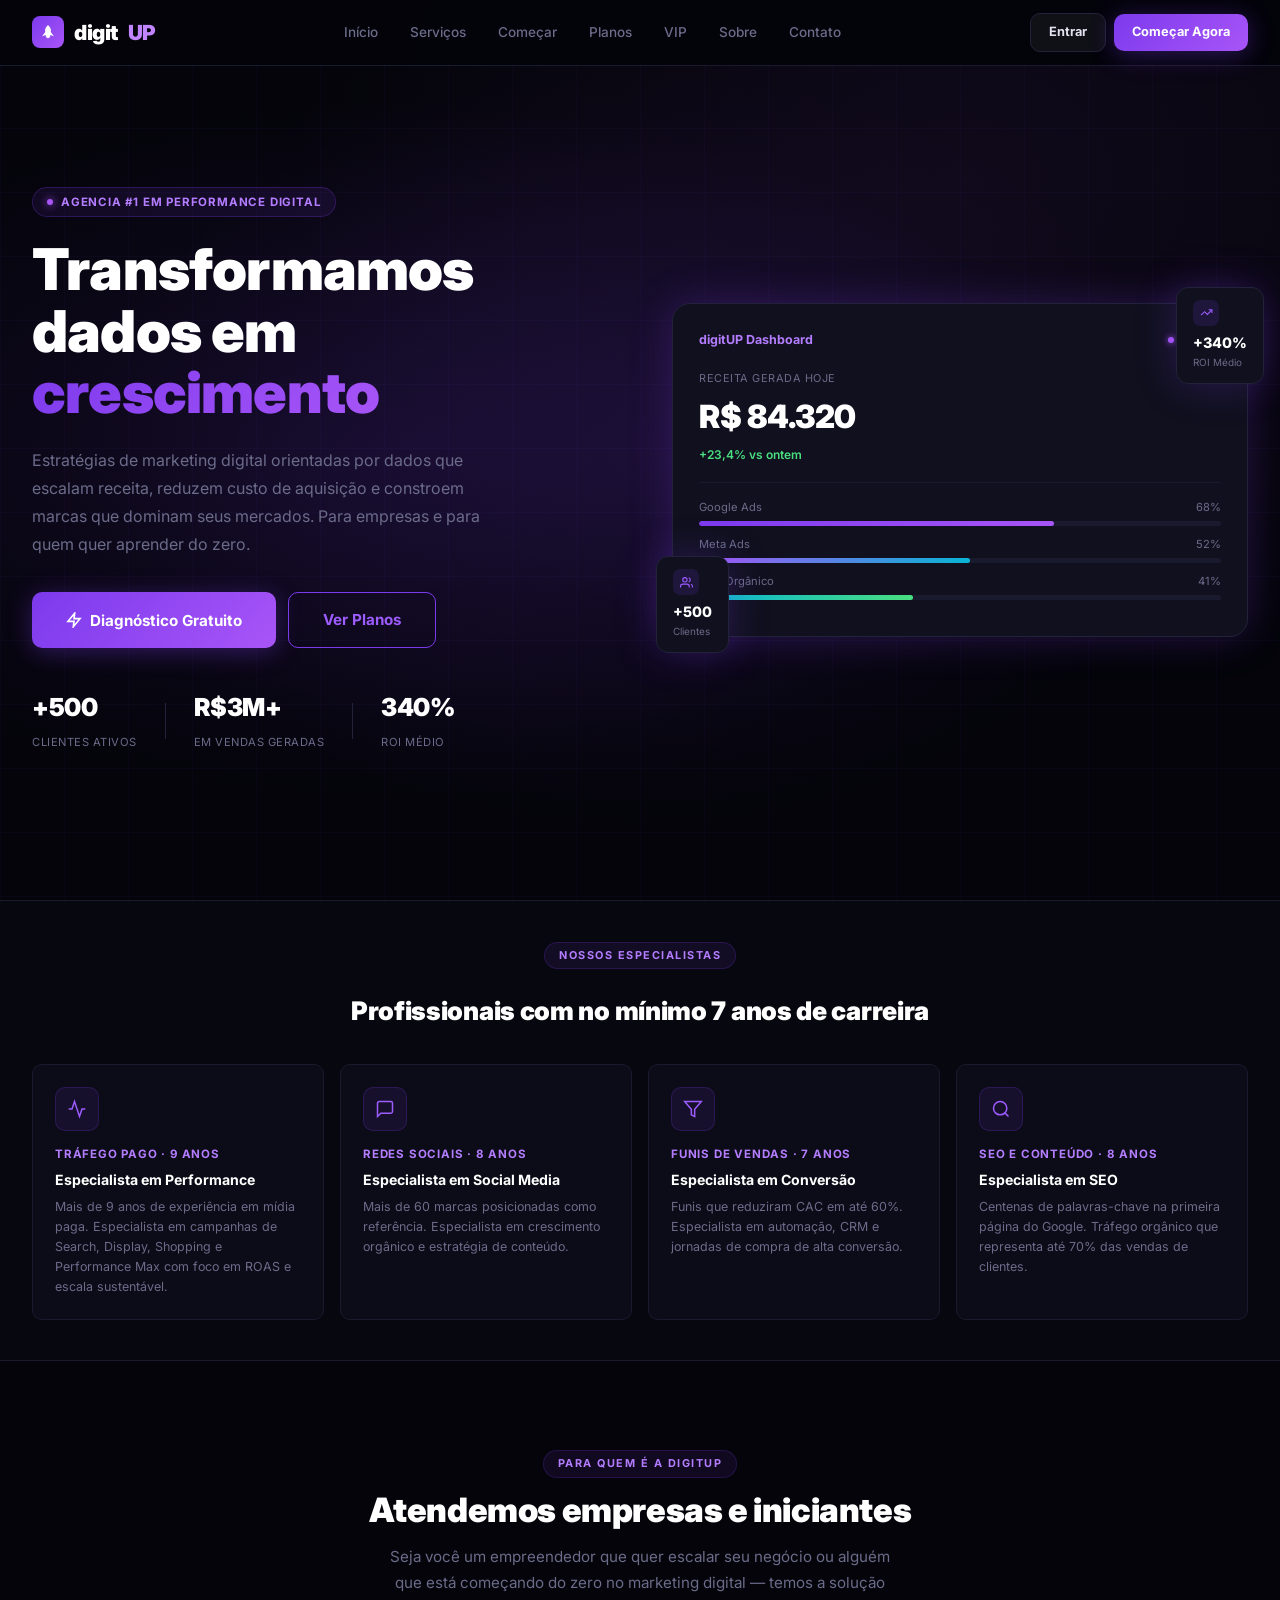
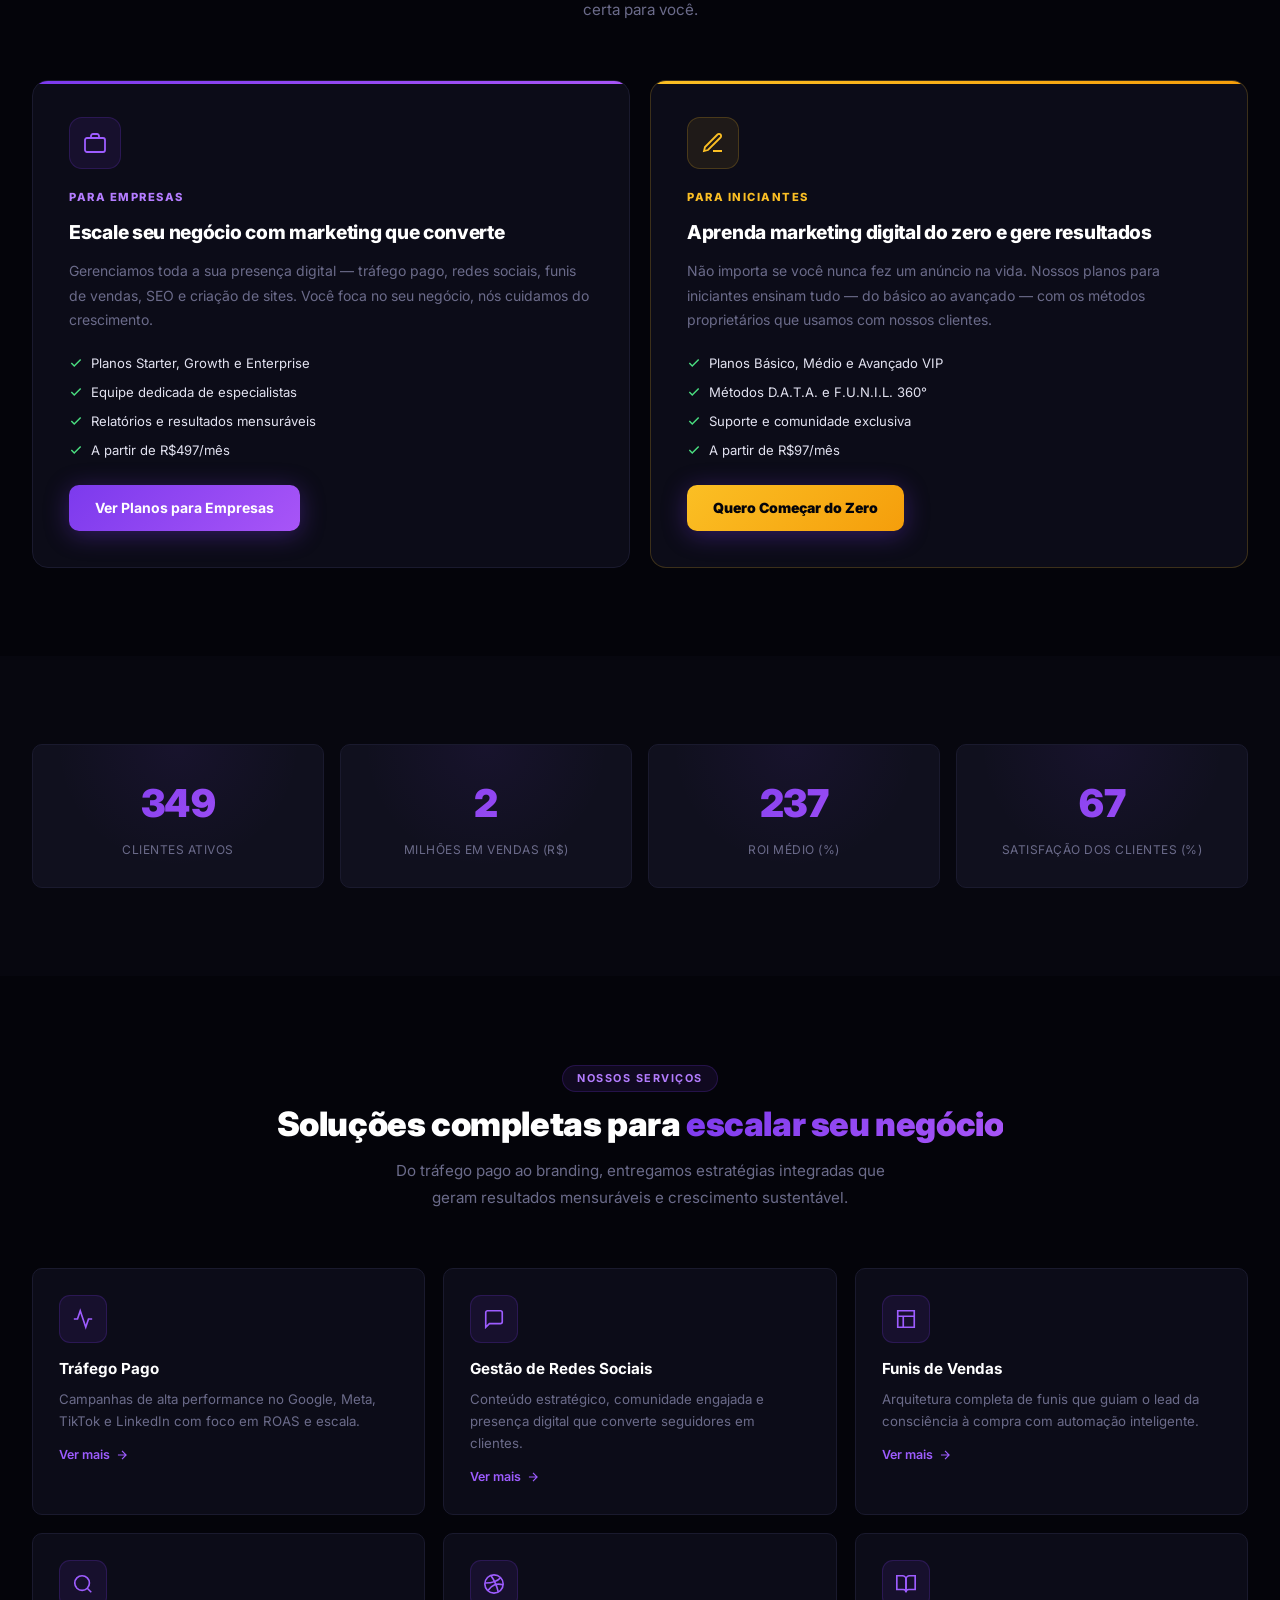
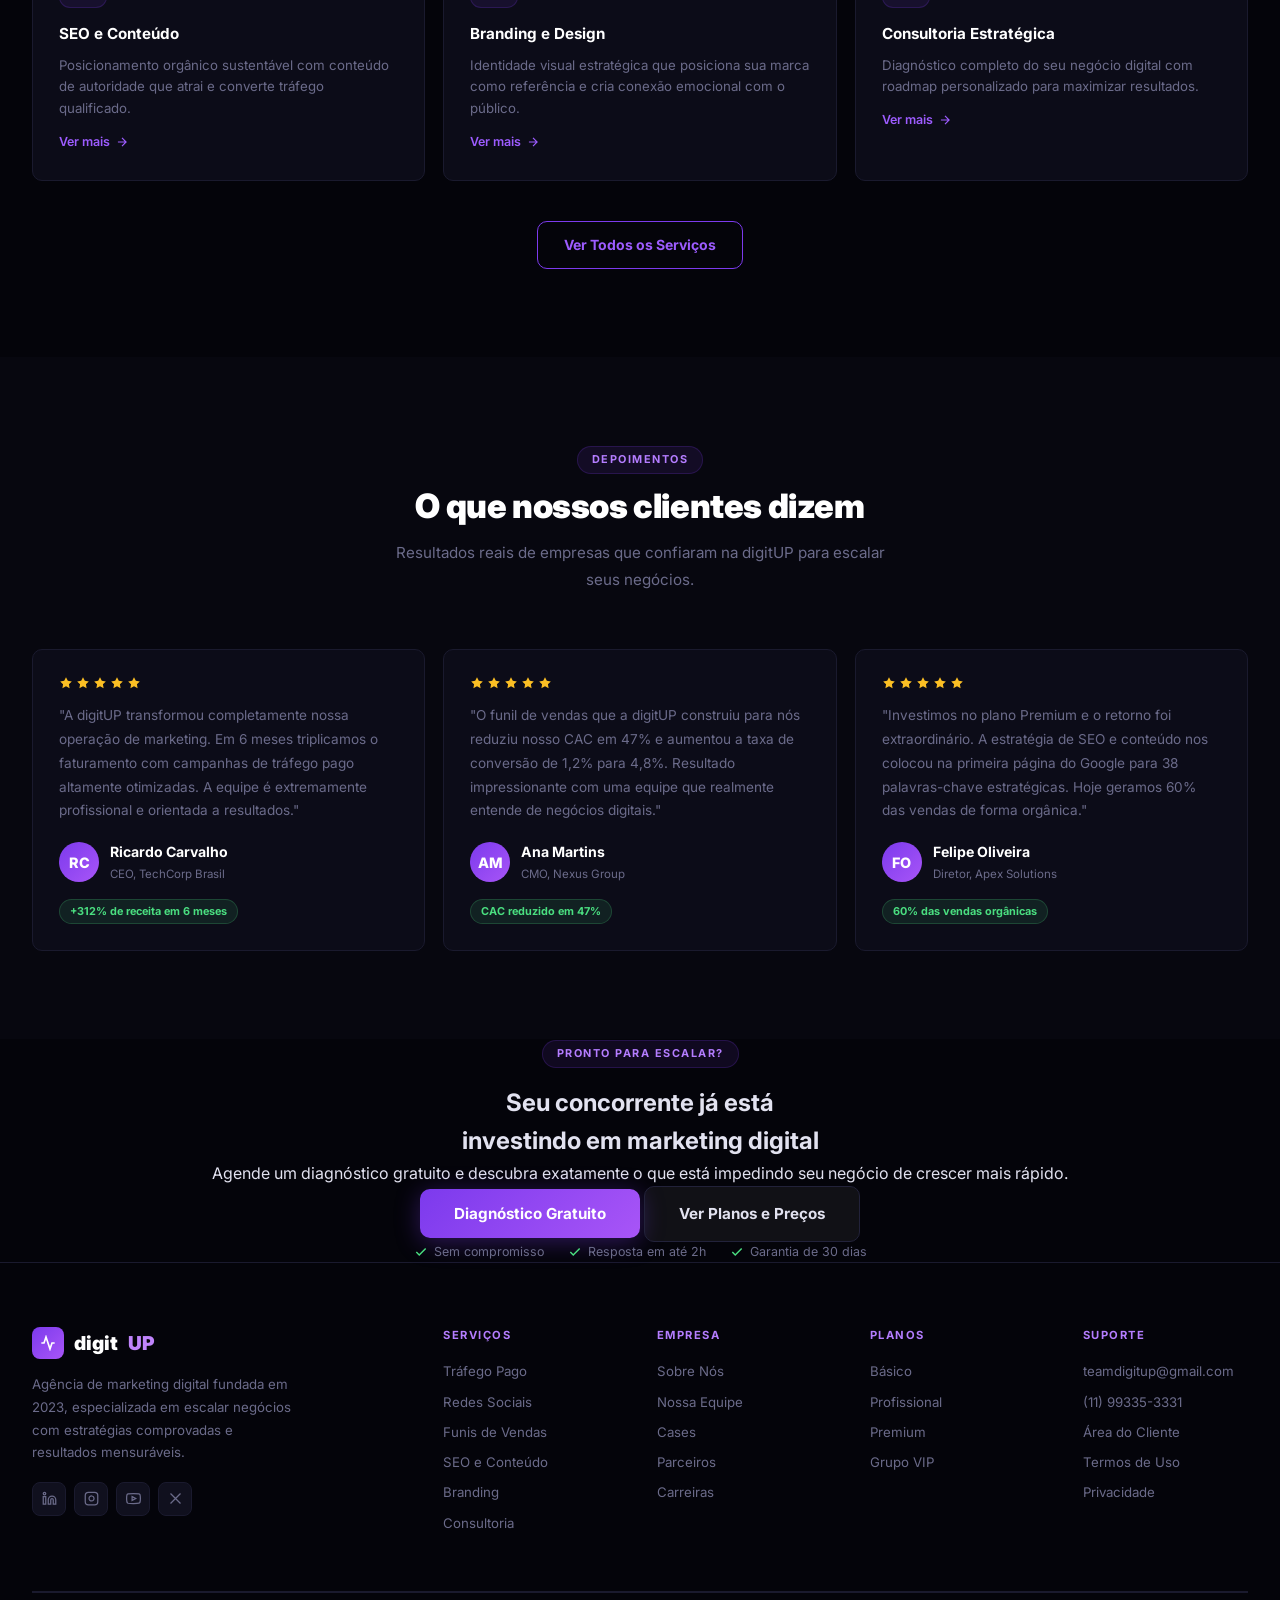
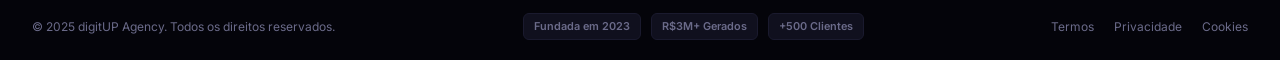
==== commit 7ba61d51: "Update index.html" ====
--- a/index.html
+++ b/index.html
@@ -1,4 +1,4 @@
-﻿<!DOCTYPE html>
+<!DOCTYPE html>
 <html lang="pt-BR">
 <head>
 <meta charset="UTF-8"/>
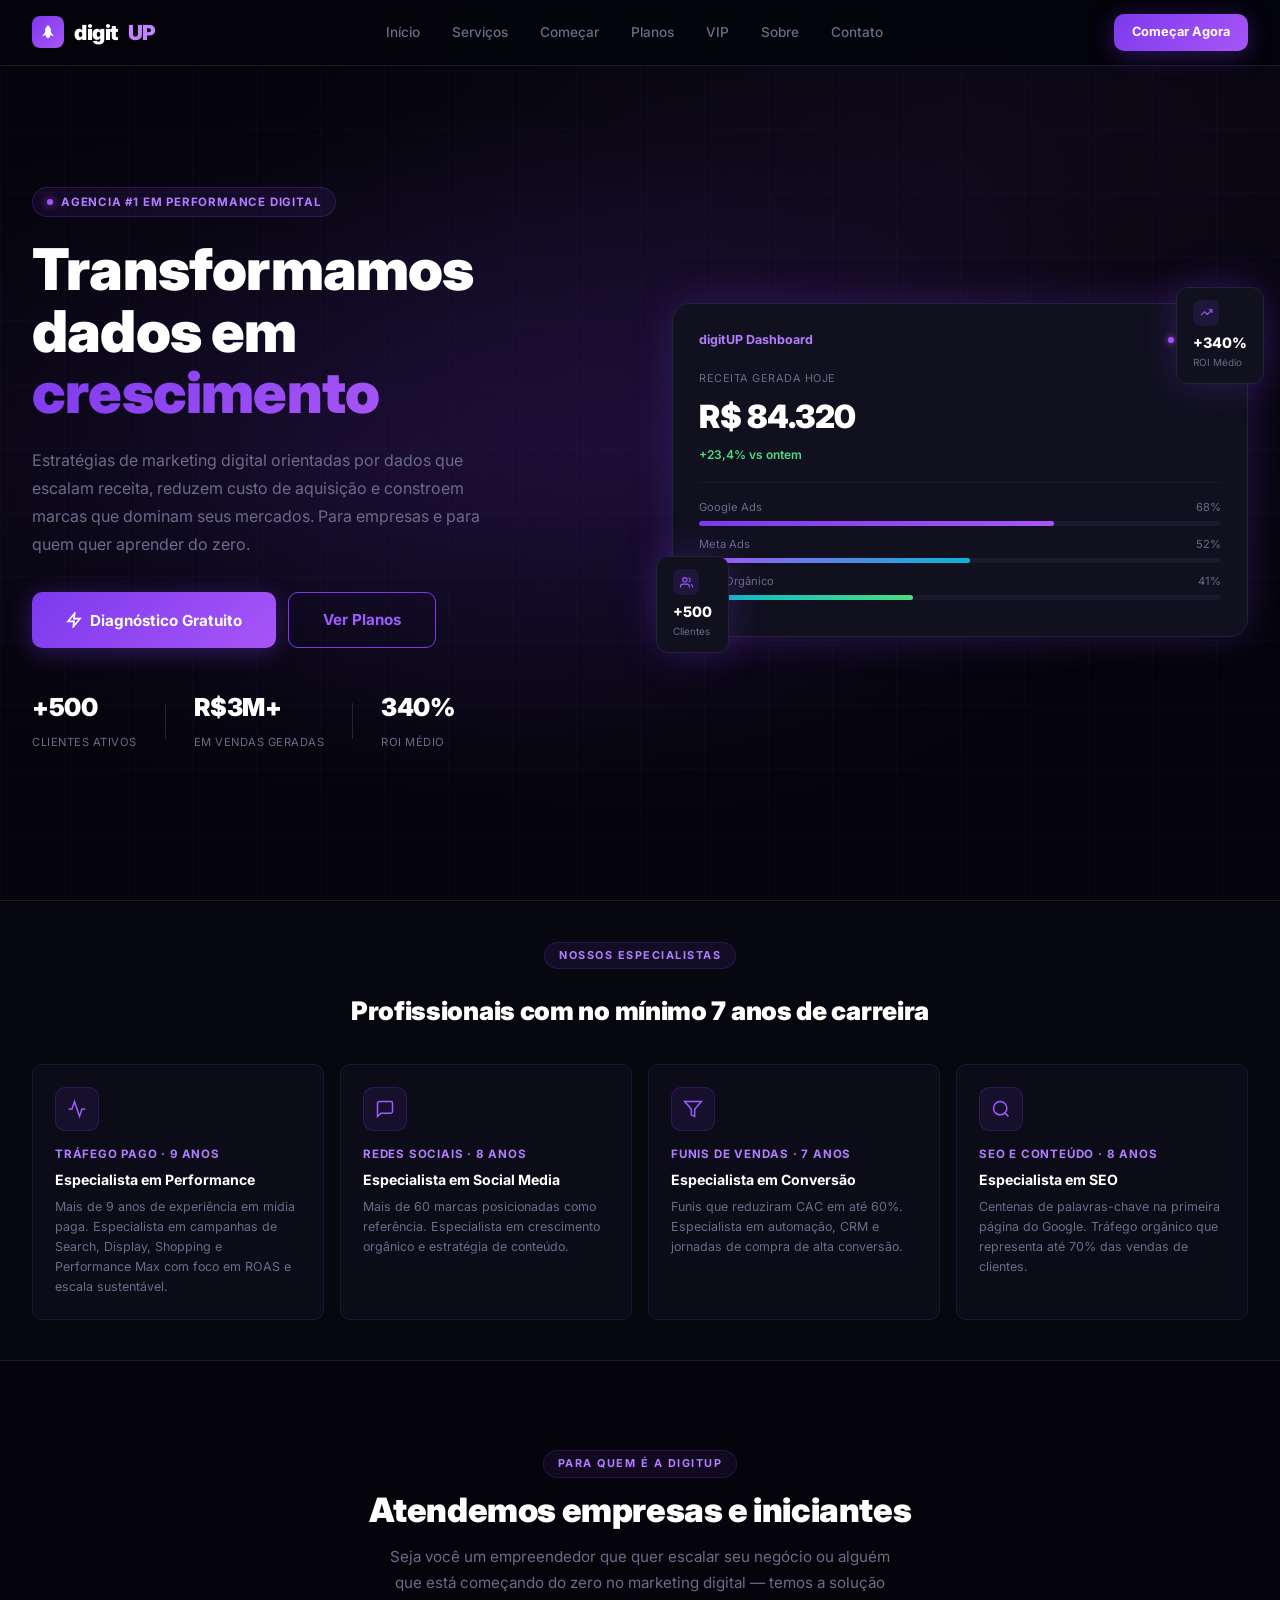
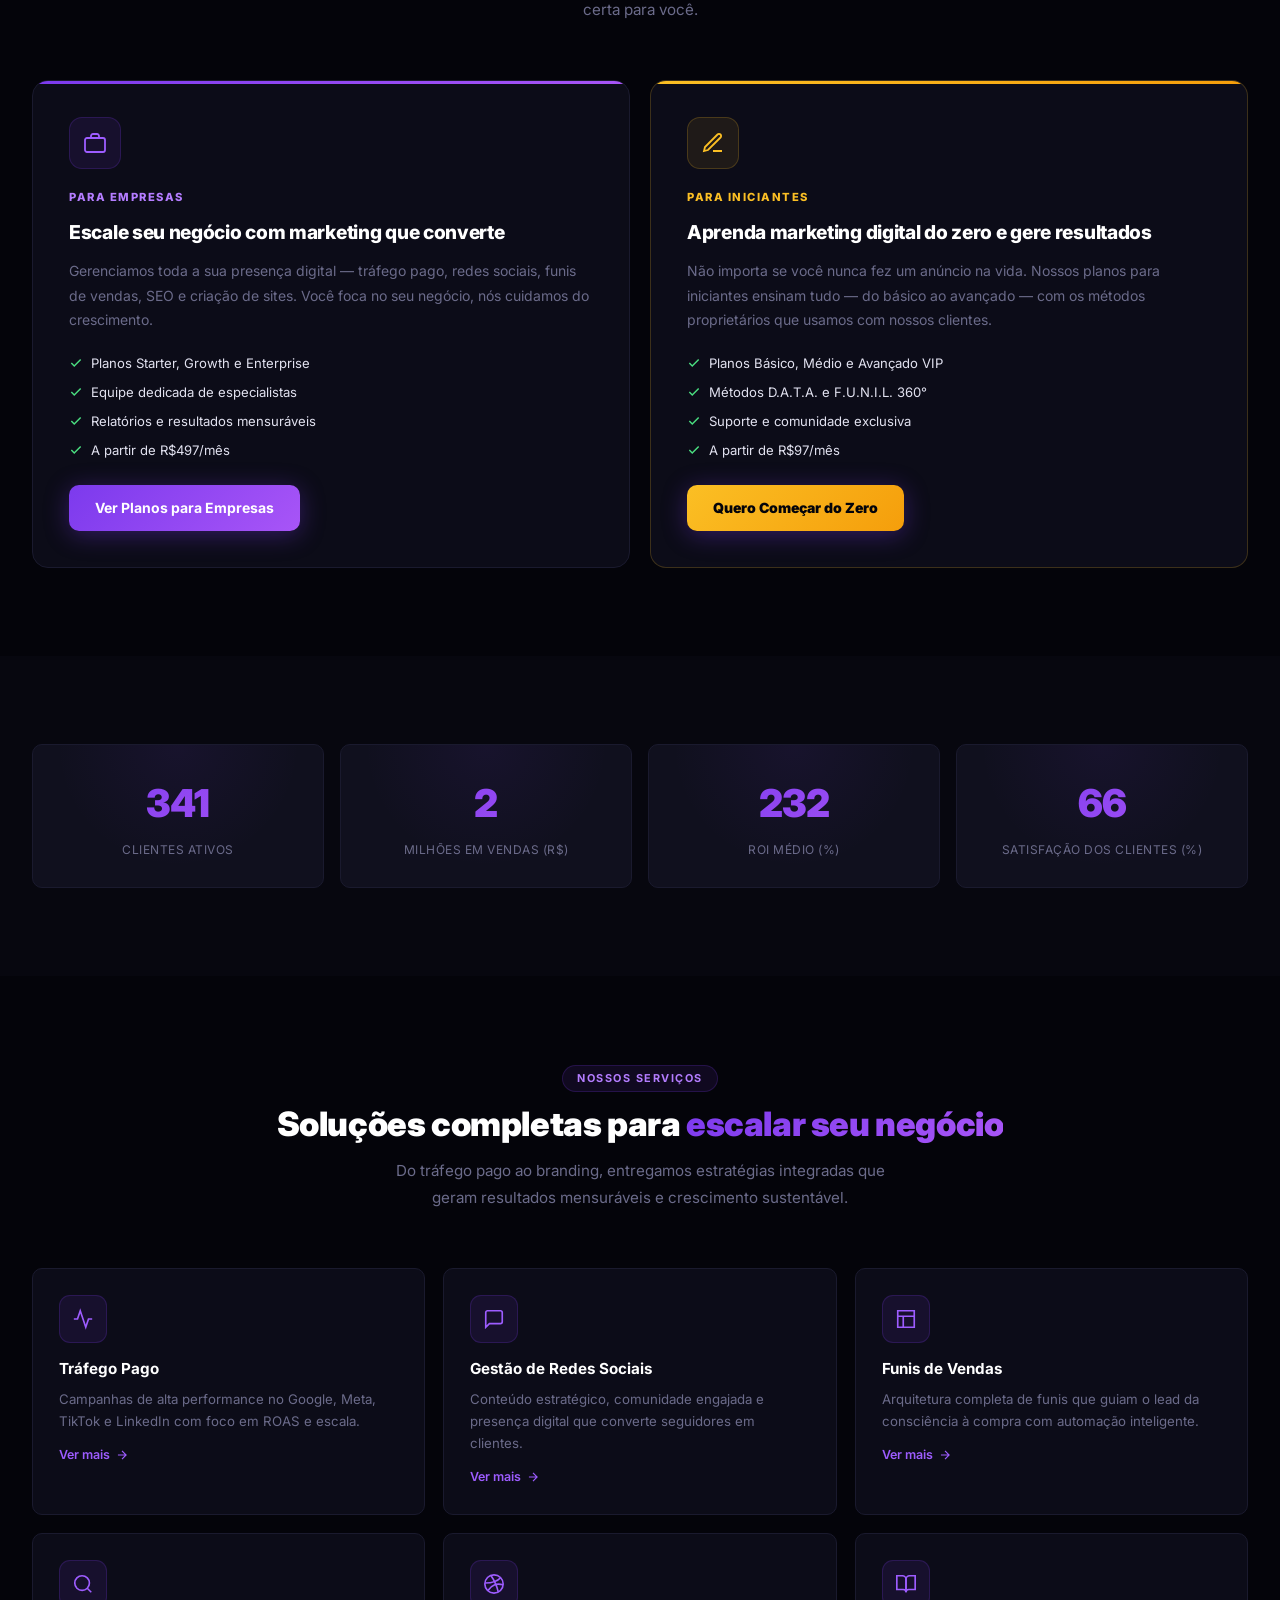
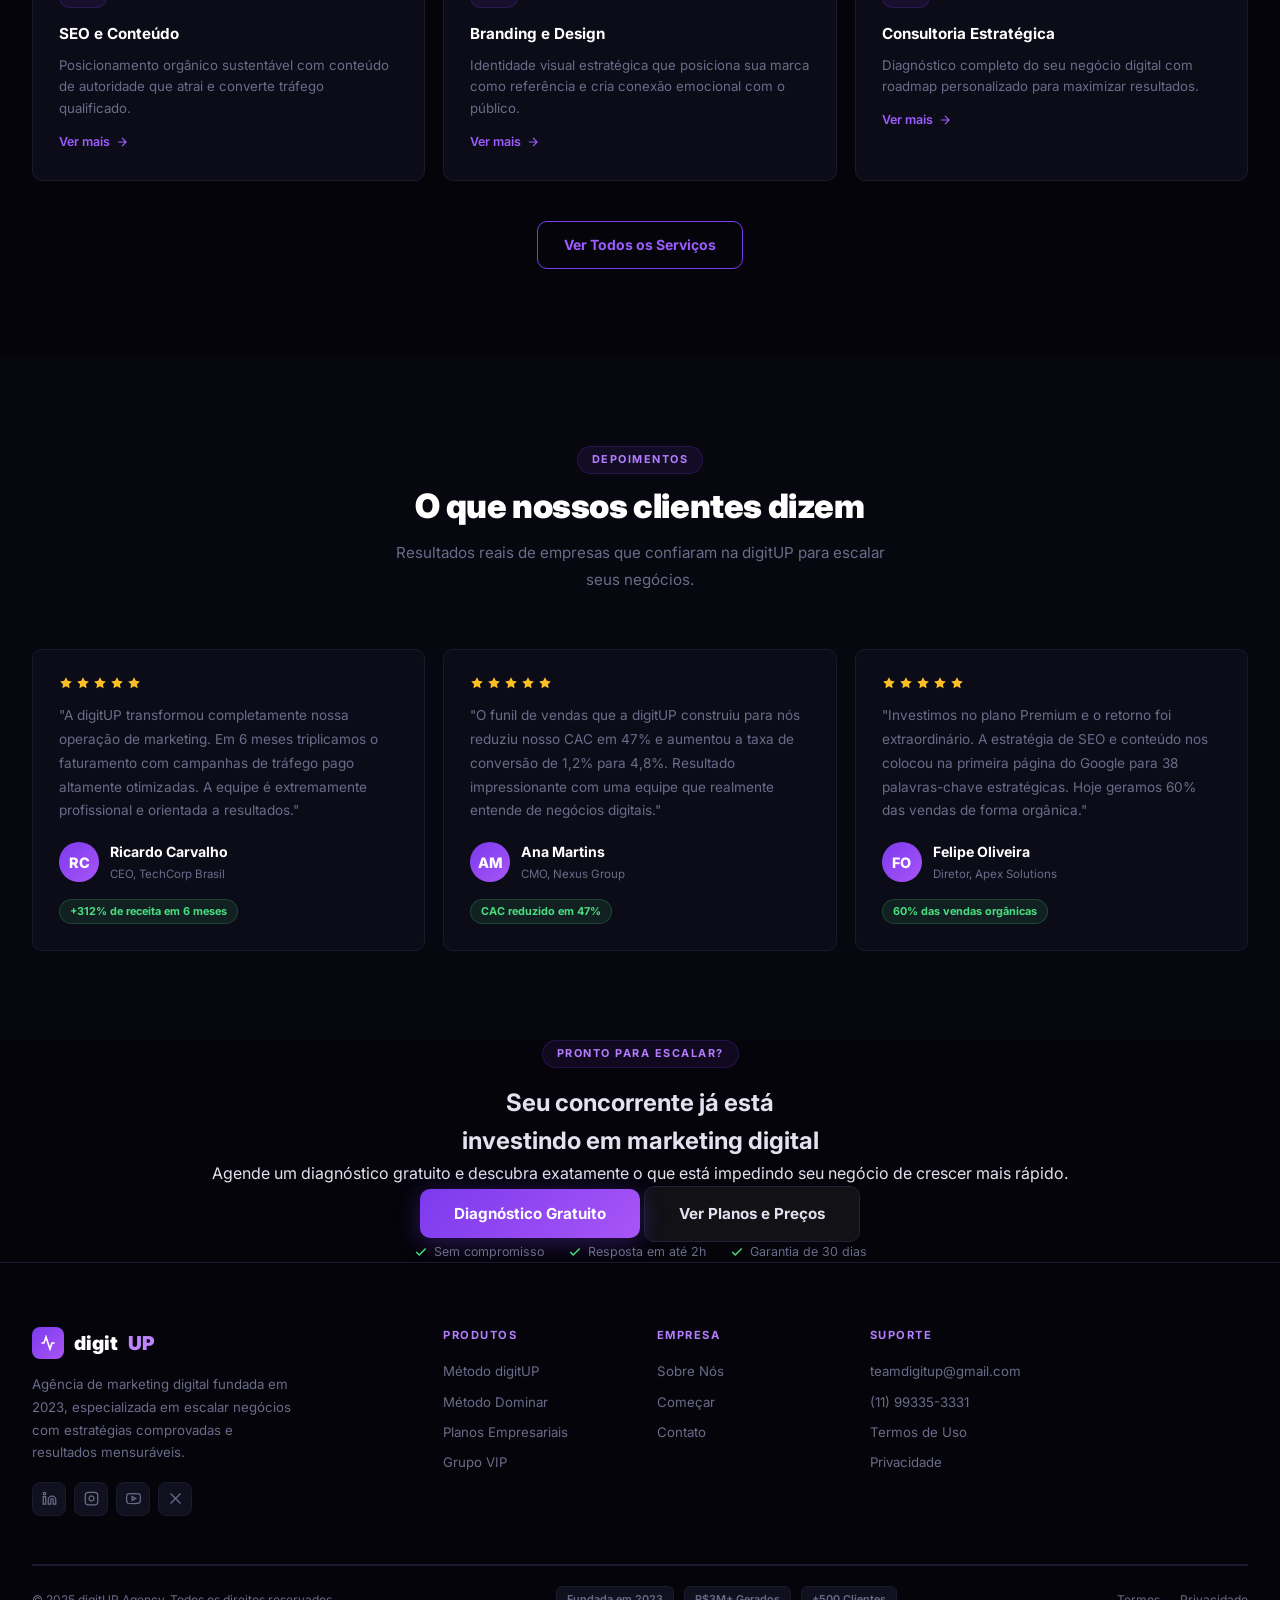
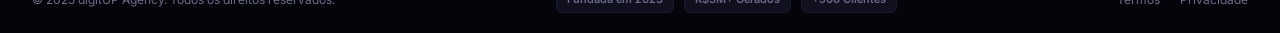
==== commit 18d67966: "Add files via upload" ====
--- a/index.html
+++ b/index.html
@@ -1,4 +1,4 @@
-<!DOCTYPE html>
+﻿<!DOCTYPE html>
 <html lang="pt-BR">
 <head>
 <meta charset="UTF-8"/>
@@ -60,6 +60,15 @@
 .hb-icon svg{width:13px;height:13px;stroke:var(--purple2);fill:none;stroke-width:2}
 .hb-val{font-size:.9rem;font-weight:800;color:#fff}
 .hb-sub{font-size:.62rem;color:var(--muted);margin-top:1px}
+@media(max-width:600px){
+  .hero-inner{grid-template-columns:1fr!important;text-align:center}
+  [style*="grid-template-columns:repeat(4"]{grid-template-columns:1fr 1fr!important}
+  [style*="grid-template-columns:repeat(3"]{grid-template-columns:1fr!important}
+  [style*="grid-template-columns:1fr 1fr"]{grid-template-columns:1fr!important}
+}
+@media(max-width:400px){
+  [style*="grid-template-columns:repeat(4"]{grid-template-columns:1fr!important}
+}
 </style>
 </head>
 <body>
--- a/style.css
+++ b/style.css
@@ -158,9 +158,6 @@
 .modal-sub{font-size:.83rem;color:var(--muted);text-align:center;margin-bottom:22px}
 .modal-logo{text-align:center;margin-bottom:20px;font-size:1.2rem;font-weight:900;color:#fff;display:flex;align-items:center;justify-content:center;gap:8px}
 .modal-logo .nav-logo-mark{width:28px;height:28px}
-.modal-tabs{display:flex;gap:0;background:rgba(255,255,255,.04);border-radius:9px;padding:3px;margin-bottom:20px}
-.mtab{flex:1;padding:9px;background:transparent;border:none;color:var(--muted);font-size:.83rem;font-weight:600;cursor:pointer;border-radius:7px;transition:all .2s;font-family:inherit}
-.mtab.active{background:var(--purple);color:#fff}
 .field{display:flex;flex-direction:column;gap:5px;margin-bottom:13px}
 .field label{font-size:.7rem;color:var(--muted);font-weight:600;text-transform:uppercase;letter-spacing:.5px}
 .field input,.field select,.field textarea{background:rgba(255,255,255,.04);border:1px solid var(--border2);border-radius:8px;padding:11px 14px;color:var(--text);font-size:.88rem;outline:none;transition:border .2s;font-family:inherit;width:100%}
@@ -212,3 +209,161 @@
   .page-header{padding:88px 16px 40px}
   .page-sub{font-size:.88rem}
 }
+
+/* ═══════════════════════════════════════════════════════════════
+   MOBILE FIXES — Android / Small screens
+═══════════════════════════════════════════════════════════════ */
+
+/* Prevent horizontal overflow globally */
+html, body {
+  overflow-x: hidden;
+  max-width: 100vw;
+}
+
+/* Fix all grids to single column on mobile */
+@media(max-width:600px) {
+
+  /* Nav */
+  .nav-inner { padding: 0 14px; }
+  .nav-logo { font-size: 1.1rem; }
+
+  /* Hero */
+  .hero { padding: 80px 16px 48px; text-align: center; }
+  .hero h1 { font-size: 1.9rem; letter-spacing: -.3px; }
+  .hero-sub { font-size: .9rem; }
+  .hero-btns { flex-direction: column; align-items: center; gap: 10px; }
+  .hero-btns .btn { width: 100%; justify-content: center; }
+  .hero-stats { justify-content: center; gap: 16px; flex-wrap: wrap; }
+  .hstat strong { font-size: 1.3rem; }
+  .hero-visual { display: none; }
+
+  /* Page header */
+  .page-header { padding: 84px 16px 36px; }
+  .page-title { font-size: 1.6rem; line-height: 1.2; }
+  .page-sub { font-size: .85rem; }
+
+  /* Sections */
+  .section { padding: 48px 16px; }
+  .container { padding: 0 16px; }
+  .section-title { font-size: 1.5rem; }
+  .section-header { margin-bottom: 36px; }
+
+  /* All 2+ column grids → 1 column */
+  .services-grid,
+  .srv-grid,
+  .recursos-grid,
+  .stats-grid,
+  .steps-grid,
+  .testi-grid,
+  .depo-grid,
+  .plans-grid,
+  .plans-grid-biz,
+  .beg-plans-grid,
+  .products-grid,
+  .why-grid,
+  .learn-grid,
+  .methods-grid,
+  .mvv-grid,
+  .team-grid,
+  .partners-grid,
+  .extra-grid,
+  .picker-grid,
+  .vip-testi-grid,
+  .benefits-grid,
+  .results-grid,
+  .contact-grid,
+  .vip-inner,
+  .footer-inner {
+    grid-template-columns: 1fr !important;
+  }
+
+  /* Steps connector */
+  .step-connector, .steps-line { display: none; }
+
+  /* Plan cards */
+  .plan-col { border-right: none; border-bottom: 1px solid var(--border); }
+  .plan-col:last-child { border-bottom: none; }
+  .plans-grid-biz { border-radius: 12px; }
+  .plan-price-biz { font-size: 2.2rem; }
+
+  /* Product cards */
+  .product-card { padding: 28px 20px; }
+  .product-price-val { font-size: 2.2rem; }
+
+  /* Buttons */
+  .btn-lg { padding: 13px 24px; font-size: .9rem; }
+  .cta-btns { flex-direction: column; align-items: center; }
+  .cta-btns .btn { width: 100%; justify-content: center; }
+
+  /* Cards */
+  .card { border-radius: 12px; }
+
+  /* Modal */
+  .modal-box { padding: 24px 18px; border-radius: 14px 14px 0 0; }
+  .modal-title { font-size: 1.2rem; }
+  .field-row { grid-template-columns: 1fr; }
+
+  /* Footer */
+  .footer { padding: 48px 16px 0; }
+  .footer-inner { gap: 24px; }
+  .footer-bottom-inner,
+  .footer-bottom { flex-direction: column; gap: 8px; align-items: flex-start; }
+  .footer-certifications { flex-wrap: wrap; gap: 6px; }
+
+  /* Compare table */
+  .comp-table-wrap, .compare-table { font-size: .72rem; }
+  .comp-table th, .comp-table td { padding: 10px 10px; }
+
+  /* VIP page */
+  .vip-hero { padding: 28px 18px; }
+  .vip-title { font-size: 1.5rem; }
+  .vip-price { font-size: 2.4rem; }
+
+  /* Sobre page */
+  .timeline { padding-left: 24px; }
+  .tl-dot { left: -31px; }
+
+  /* Contact */
+  .contact-form-card { padding: 24px 18px; }
+  .form-row { grid-template-columns: 1fr; }
+
+  /* Intro strip */
+  .intro-strip { grid-template-columns: 1fr; }
+  .intro-strip-item { border-right: none; border-bottom: 1px solid var(--border); }
+  .intro-strip-item:last-child { border-bottom: none; }
+
+  /* FAQ quick links */
+  [style*="grid-template-columns:repeat(3"] {
+    grid-template-columns: 1fr !important;
+  }
+
+  /* Toast */
+  #toast { font-size: .78rem; padding: 10px 16px; white-space: normal; text-align: center; max-width: 90vw; }
+
+  /* Misc text overflow */
+  * { word-break: break-word; }
+  a, button { -webkit-tap-highlight-color: transparent; }
+}
+
+/* Tablet fixes */
+@media(min-width:601px) and (max-width:900px) {
+  .hero { padding: 90px 24px 52px; text-align: center; }
+  .hero-btns { justify-content: center; }
+  .hero-stats { justify-content: center; }
+  .hero-visual { display: none; }
+  .services-grid,
+  .srv-grid,
+  .recursos-grid { grid-template-columns: 1fr 1fr !important; }
+  .stats-grid,
+  .results-grid { grid-template-columns: 1fr 1fr !important; }
+  .steps-grid { grid-template-columns: 1fr 1fr !important; }
+  .steps-line { display: none; }
+  .plans-grid-biz { grid-template-columns: 1fr !important; }
+  .products-grid { grid-template-columns: 1fr !important; }
+  .team-grid { grid-template-columns: 1fr 1fr !important; }
+  .methods-grid { grid-template-columns: 1fr !important; }
+  .vip-inner { grid-template-columns: 1fr !important; }
+  .contact-grid { grid-template-columns: 1fr !important; }
+  .field-row { grid-template-columns: 1fr 1fr; }
+  .cta-btns { justify-content: center; }
+}
